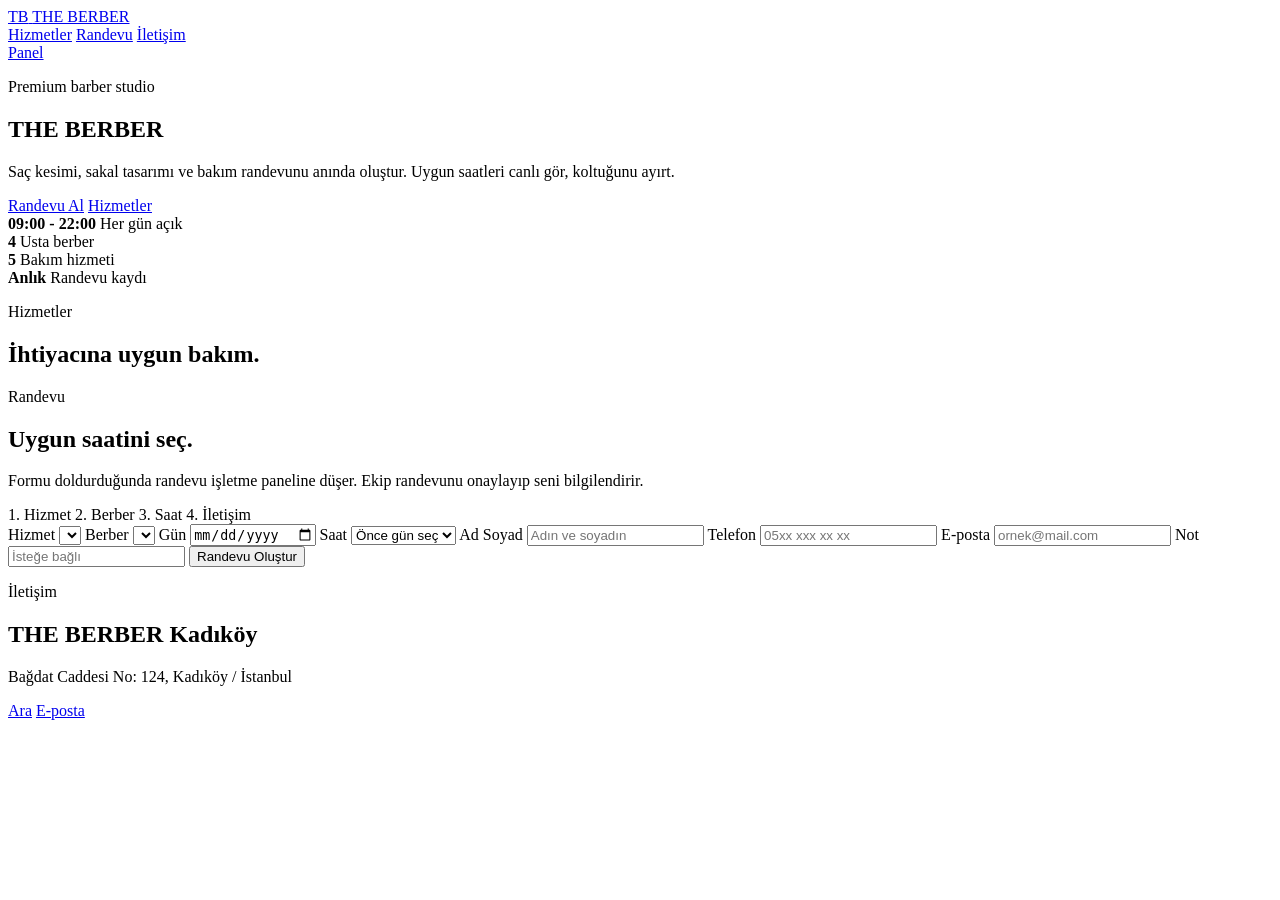
==== public/index.html @ 027c642d "Add public/index.html Initial HTML structure for the barber appointment system, including sections f" ====
<!doctype html>
<html lang="tr">
  <head>
    <meta charset="utf-8">
    <meta name="viewport" content="width=device-width, initial-scale=1">
    <title>THE BERBER | Randevu Al</title>
    <meta name="description" content="THE BERBER randevu sistemi. Hizmetini, berberini ve saatini seç.">
    <link rel="stylesheet" href="styles.css">
  </head>
  <body>
    <header class="site-header">
      <a class="brand" href="/">
        <span class="brand-mark">TB</span>
        <span>THE BERBER</span>
      </a>
      <nav class="nav-links" aria-label="Ana menü">
        <a href="#hizmetler">Hizmetler</a>
        <a href="#randevu">Randevu</a>
        <a href="#iletisim">İletişim</a>
      </nav>
      <a class="header-action" href="/admin">Panel</a>
    </header>

    <main>
      <section class="hero">
        <div class="hero-shade"></div>
        <div class="hero-content">
          <p class="eyebrow">Premium barber studio</p>
          <h1>THE BERBER</h1>
          <p>
            Saç kesimi, sakal tasarımı ve bakım randevunu anında oluştur.
            Uygun saatleri canlı gör, koltuğunu ayırt.
          </p>
          <div class="hero-actions">
            <a class="primary-button" href="#randevu">Randevu Al</a>
            <a class="secondary-button" href="#hizmetler">Hizmetler</a>
          </div>
        </div>
      </section>

      <section class="metric-band" aria-label="Salon özeti">
        <div>
          <strong>09:00 - 22:00</strong>
          <span>Her gün açık</span>
        </div>
        <div>
          <strong>4</strong>
          <span>Usta berber</span>
        </div>
        <div>
          <strong>5</strong>
          <span>Bakım hizmeti</span>
        </div>
        <div>
          <strong>Anlık</strong>
          <span>Randevu kaydı</span>
        </div>
      </section>

      <section class="section" id="hizmetler">
        <div class="section-heading">
          <p class="eyebrow">Hizmetler</p>
          <h2>İhtiyacına uygun bakım.</h2>
        </div>
        <div class="service-grid" id="serviceGrid"></div>
      </section>

      <section class="booking-section" id="randevu">
        <div class="booking-copy">
          <p class="eyebrow">Randevu</p>
          <h2>Uygun saatini seç.</h2>
          <p>
            Formu doldurduğunda randevu işletme paneline düşer. Ekip randevunu onaylayıp seni bilgilendirir.
          </p>
          <div class="booking-steps">
            <span>1. Hizmet</span>
            <span>2. Berber</span>
            <span>3. Saat</span>
            <span>4. İletişim</span>
          </div>
        </div>

        <form class="booking-form" id="bookingForm">
          <label>
            Hizmet
            <select name="service_id" id="serviceSelect" required></select>
          </label>
          <label>
            Berber
            <select name="barber_id" id="barberSelect" required></select>
          </label>
          <label>
            Gün
            <input name="date" id="dateInput" type="date" required>
          </label>
          <label>
            Saat
            <select name="time" id="timeSelect" required>
              <option value="">Önce gün seç</option>
            </select>
          </label>
          <label>
            Ad Soyad
            <input name="name" type="text" autocomplete="name" placeholder="Adın ve soyadın" required>
          </label>
          <label>
            Telefon
            <input name="phone" type="tel" autocomplete="tel" placeholder="05xx xxx xx xx" required>
          </label>
          <label>
            E-posta
            <input name="email" type="email" autocomplete="email" placeholder="ornek@mail.com">
          </label>
          <label>
            Not
            <input name="note" type="text" placeholder="İsteğe bağlı">
          </label>
          <button class="primary-button full-width" type="submit">Randevu Oluştur</button>
          <p class="form-message" id="formMessage" role="status" aria-live="polite"></p>
        </form>
      </section>

      <section class="section" id="iletisim">
        <div class="contact-panel">
          <div>
            <p class="eyebrow">İletişim</p>
            <h2>THE BERBER Kadıköy</h2>
            <p>Bağdat Caddesi No: 124, Kadıköy / İstanbul</p>
          </div>
          <div class="contact-actions">
            <a class="secondary-button" href="tel:+905551112233">Ara</a>
            <a class="secondary-button" href="mailto:randevu@theberber.com">E-posta</a>
          </div>
        </div>
      </section>
    </main>

    <script src="app.js"></script>
  </body>
</html>
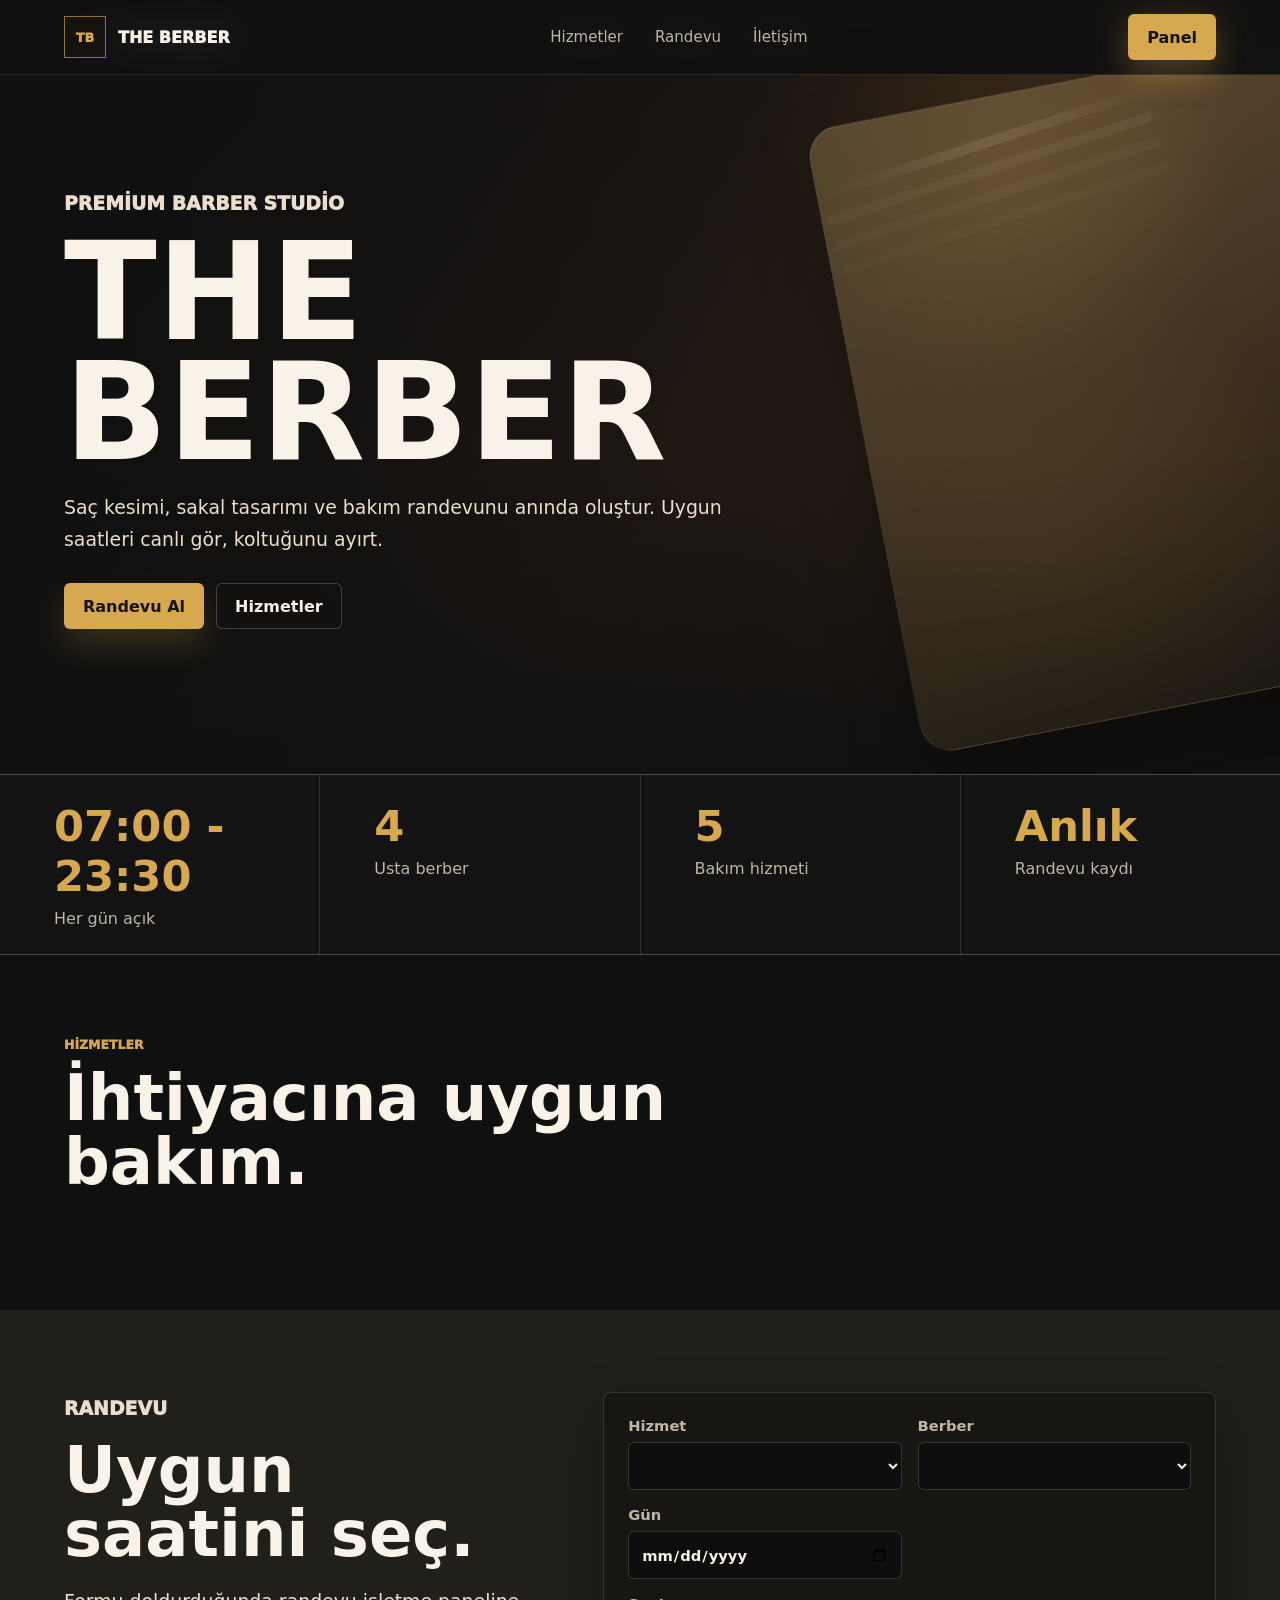
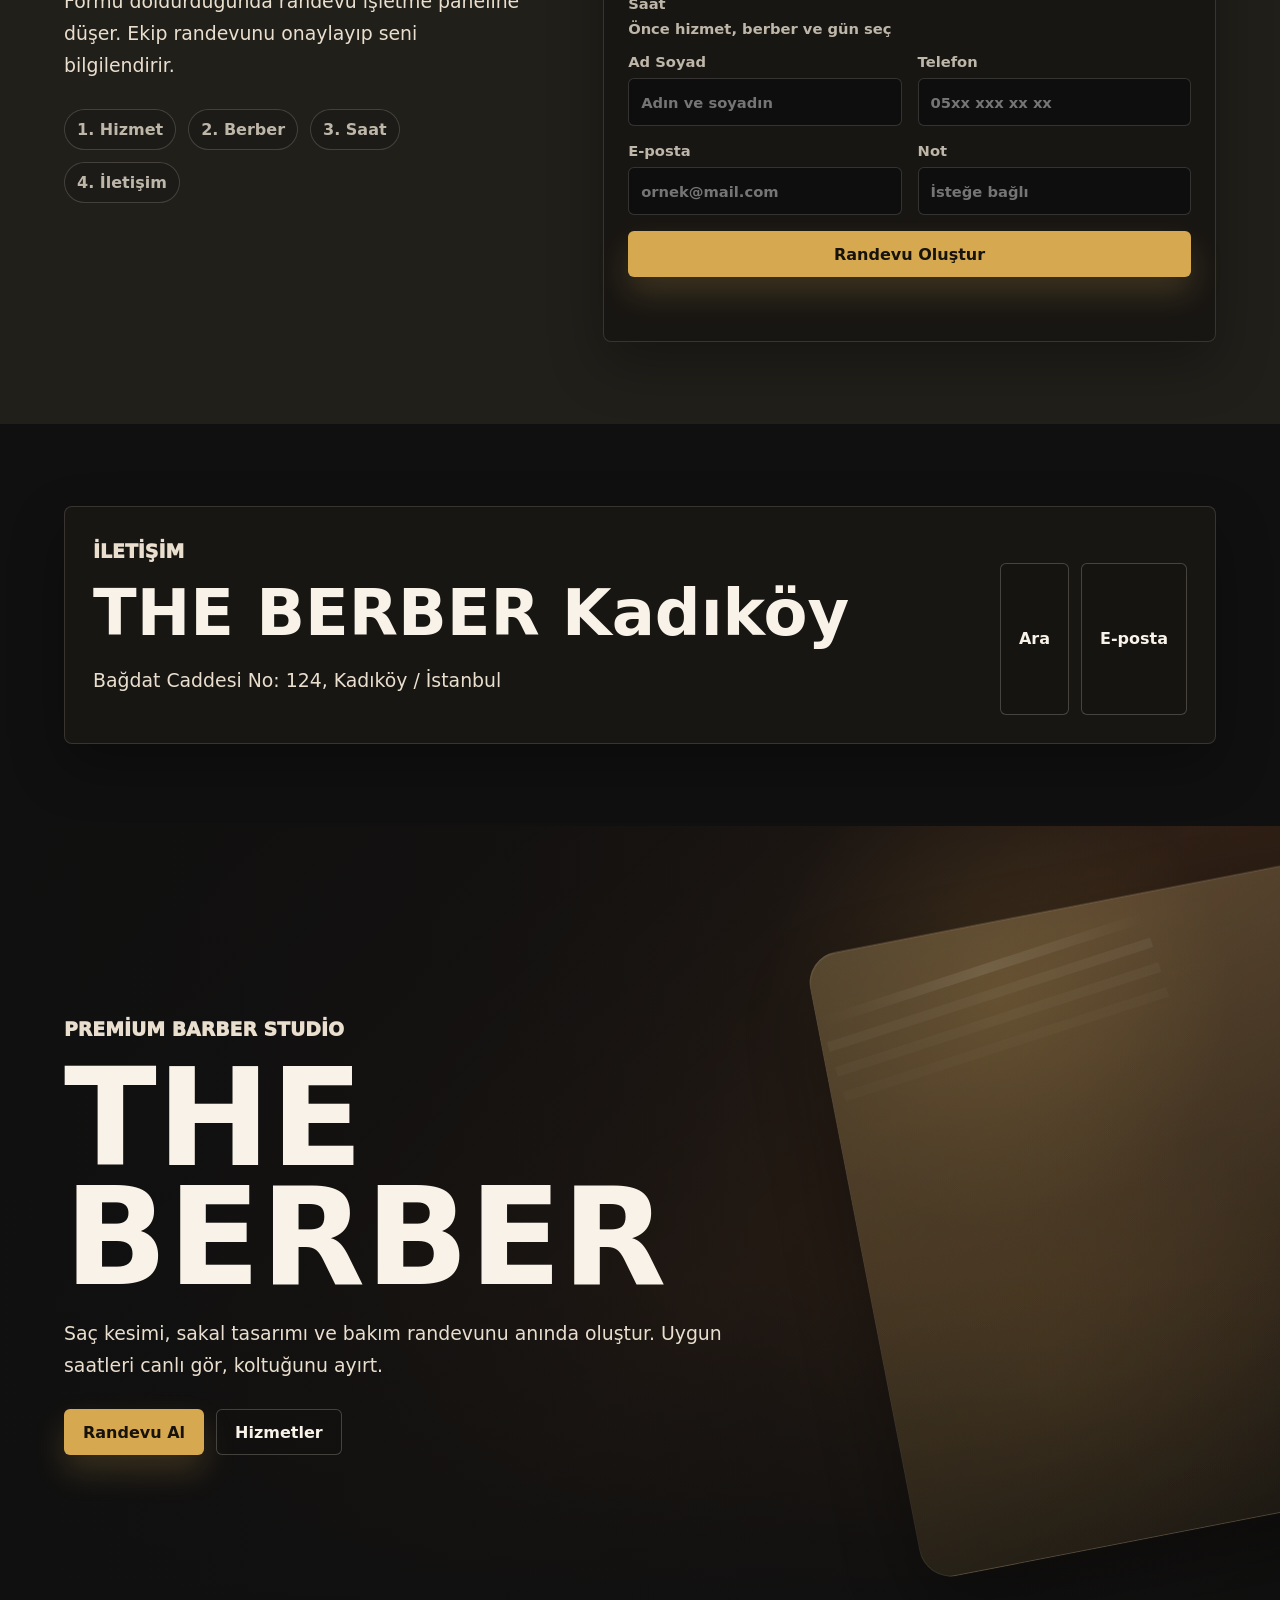
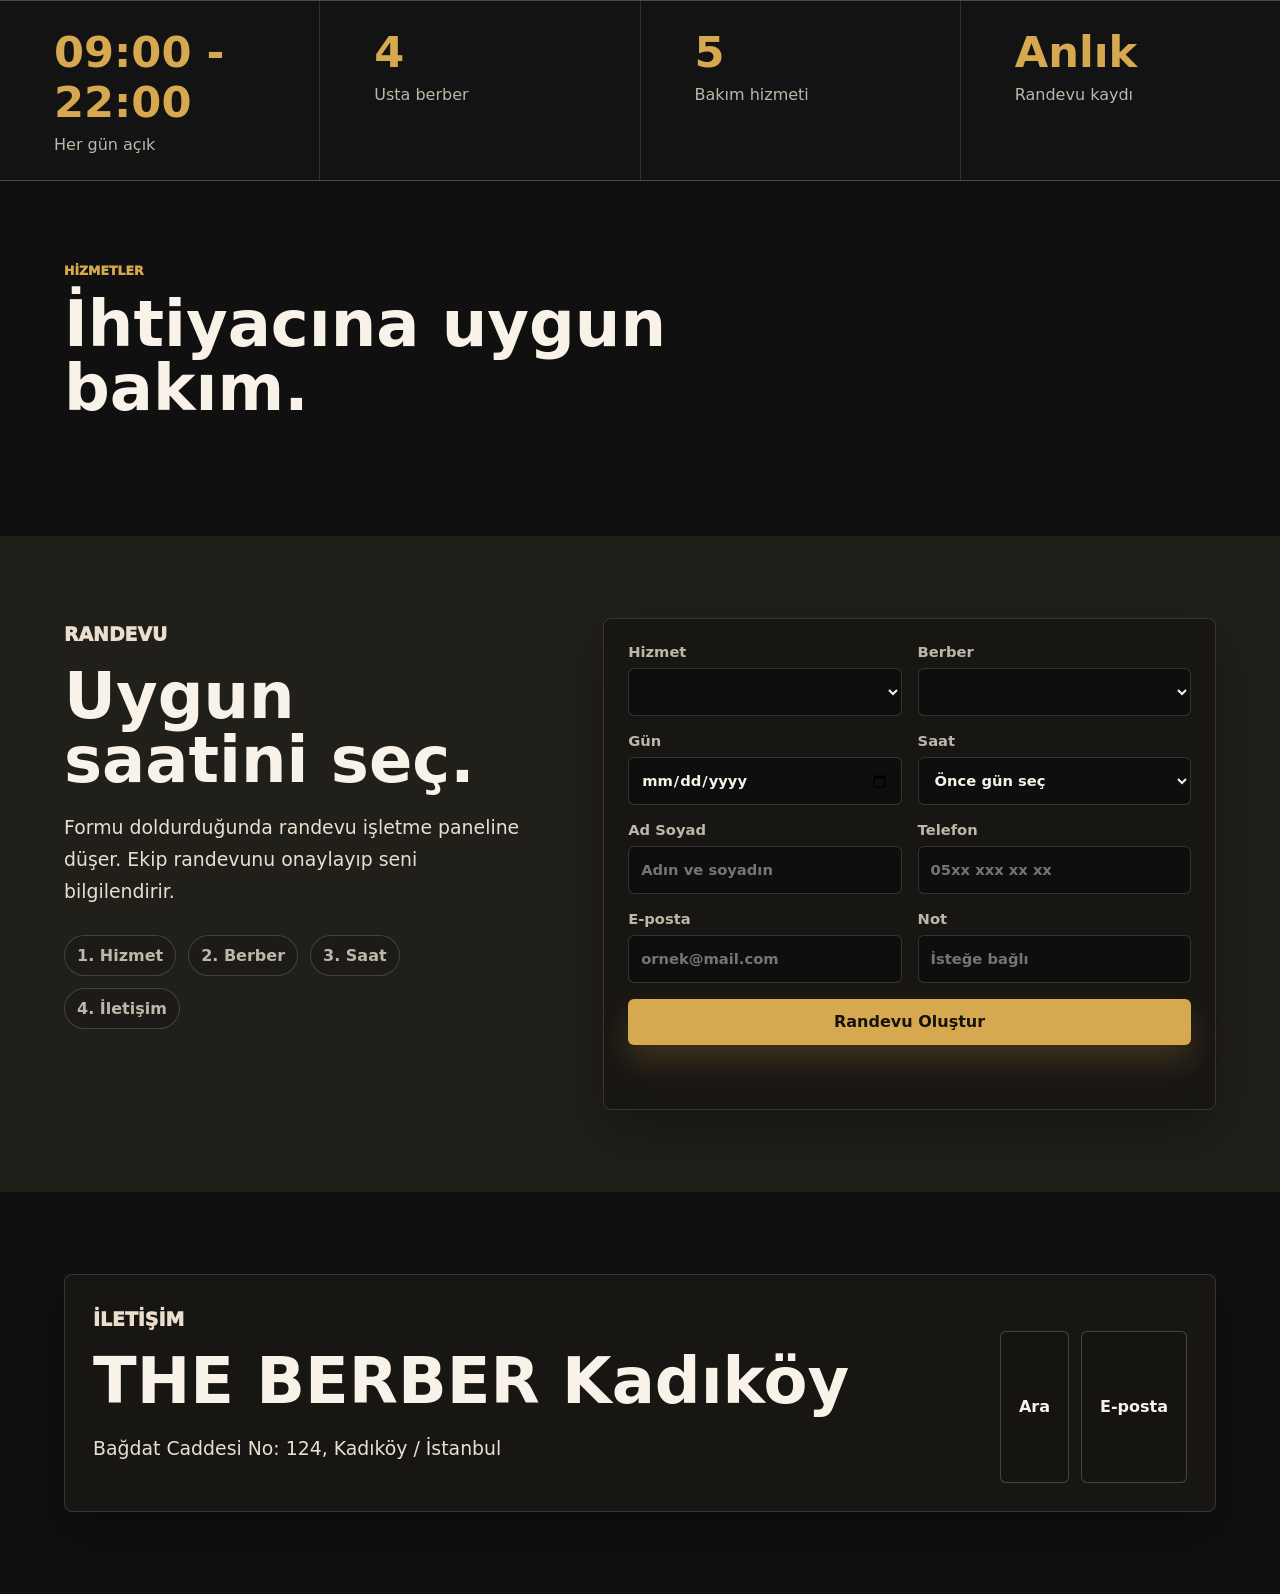
==== commit e409d1c8: "Add booking time slot grid Added new sections for services and booking with form." ====
--- a/public/index.html
+++ b/public/index.html
@@ -40,7 +40,7 @@
 
       <section class="metric-band" aria-label="Salon özeti">
         <div>
-          <strong>09:00 - 22:00</strong>
+          <strong>07:00 - 23:30</strong>
           <span>Her gün açık</span>
         </div>
         <div>
@@ -93,11 +93,12 @@
             Gün
             <input name="date" id="dateInput" type="date" required>
           </label>
-          <label>
+          <label class="full-width">
             Saat
-            <select name="time" id="timeSelect" required>
-              <option value="">Önce gün seç</option>
-            </select>
+            <input name="time" id="timeInput" type="hidden">
+            <div class="time-grid" id="timeGrid" role="listbox" aria-label="Saat seçimi">
+              <span class="time-placeholder">Önce hizmet, berber ve gün seç</span>
+            </div>
           </label>
           <label>
             Ad Soyad
@@ -138,3 +139,143 @@
     <script src="app.js"></script>
   </body>
 </html>
+<!doctype html>
+<html lang="tr">
+  <head>
+    <meta charset="utf-8">
+    <meta name="viewport" content="width=device-width, initial-scale=1">
+    <title>THE BERBER | Randevu Al</title>
+    <meta name="description" content="THE BERBER randevu sistemi. Hizmetini, berberini ve saatini seç.">
+    <link rel="stylesheet" href="styles.css">
+  </head>
+  <body>
+    <header class="site-header">
+      <a class="brand" href="/">
+        <span class="brand-mark">TB</span>
+        <span>THE BERBER</span>
+      </a>
+      <nav class="nav-links" aria-label="Ana menü">
+        <a href="#hizmetler">Hizmetler</a>
+        <a href="#randevu">Randevu</a>
+        <a href="#iletisim">İletişim</a>
+      </nav>
+      <a class="header-action" href="/admin">Panel</a>
+    </header>
+
+    <main>
+      <section class="hero">
+        <div class="hero-shade"></div>
+        <div class="hero-content">
+          <p class="eyebrow">Premium barber studio</p>
+          <h1>THE BERBER</h1>
+          <p>
+            Saç kesimi, sakal tasarımı ve bakım randevunu anında oluştur.
+            Uygun saatleri canlı gör, koltuğunu ayırt.
+          </p>
+          <div class="hero-actions">
+            <a class="primary-button" href="#randevu">Randevu Al</a>
+            <a class="secondary-button" href="#hizmetler">Hizmetler</a>
+          </div>
+        </div>
+      </section>
+
+      <section class="metric-band" aria-label="Salon özeti">
+        <div>
+          <strong>09:00 - 22:00</strong>
+          <span>Her gün açık</span>
+        </div>
+        <div>
+          <strong>4</strong>
+          <span>Usta berber</span>
+        </div>
+        <div>
+          <strong>5</strong>
+          <span>Bakım hizmeti</span>
+        </div>
+        <div>
+          <strong>Anlık</strong>
+          <span>Randevu kaydı</span>
+        </div>
+      </section>
+
+      <section class="section" id="hizmetler">
+        <div class="section-heading">
+          <p class="eyebrow">Hizmetler</p>
+          <h2>İhtiyacına uygun bakım.</h2>
+        </div>
+        <div class="service-grid" id="serviceGrid"></div>
+      </section>
+
+      <section class="booking-section" id="randevu">
+        <div class="booking-copy">
+          <p class="eyebrow">Randevu</p>
+          <h2>Uygun saatini seç.</h2>
+          <p>
+            Formu doldurduğunda randevu işletme paneline düşer. Ekip randevunu onaylayıp seni bilgilendirir.
+          </p>
+          <div class="booking-steps">
+            <span>1. Hizmet</span>
+            <span>2. Berber</span>
+            <span>3. Saat</span>
+            <span>4. İletişim</span>
+          </div>
+        </div>
+
+        <form class="booking-form" id="bookingForm">
+          <label>
+            Hizmet
+            <select name="service_id" id="serviceSelect" required></select>
+          </label>
+          <label>
+            Berber
+            <select name="barber_id" id="barberSelect" required></select>
+          </label>
+          <label>
+            Gün
+            <input name="date" id="dateInput" type="date" required>
+          </label>
+          <label>
+            Saat
+            <select name="time" id="timeSelect" required>
+              <option value="">Önce gün seç</option>
+            </select>
+          </label>
+          <label>
+            Ad Soyad
+            <input name="name" type="text" autocomplete="name" placeholder="Adın ve soyadın" required>
+          </label>
+          <label>
+            Telefon
+            <input name="phone" type="tel" autocomplete="tel" placeholder="05xx xxx xx xx" required>
+          </label>
+          <label>
+            E-posta
+            <input name="email" type="email" autocomplete="email" placeholder="ornek@mail.com">
+          </label>
+          <label>
+            Not
+            <input name="note" type="text" placeholder="İsteğe bağlı">
+          </label>
+          <button class="primary-button full-width" type="submit">Randevu Oluştur</button>
+          <p class="form-message" id="formMessage" role="status" aria-live="polite"></p>
+        </form>
+      </section>
+
+      <section class="section" id="iletisim">
+        <div class="contact-panel">
+          <div>
+            <p class="eyebrow">İletişim</p>
+            <h2>THE BERBER Kadıköy</h2>
+            <p>Bağdat Caddesi No: 124, Kadıköy / İstanbul</p>
+          </div>
+          <div class="contact-actions">
+            <a class="secondary-button" href="tel:+905551112233">Ara</a>
+            <a class="secondary-button" href="mailto:randevu@theberber.com">E-posta</a>
+          </div>
+        </div>
+      </section>
+    </main>
+
+    <script src="app.js"></script>
+  </body>
+</html>
--- a/public/styles.css
+++ b/public/styles.css
@@ -0,0 +1,618 @@
+:root {
+  --bg: #101010;
+  --panel: #181613;
+  --panel-2: #211f1a;
+  --ink: #f8f2e8;
+  --muted: #beb6a8;
+  --line: rgba(248, 242, 232, 0.14);
+  --gold: #d6a84f;
+  --gold-2: #b98a35;
+  --green: #9fd3aa;
+  --red: #e2998d;
+  --blue: #9fb9d3;
+  --shadow: 0 22px 54px rgba(0, 0, 0, 0.3);
+}
+
+* {
+  box-sizing: border-box;
+}
+
+html {
+  scroll-behavior: smooth;
+}
+
+body {
+  margin: 0;
+  background: var(--bg);
+  color: var(--ink);
+  font-family: Inter, ui-sans-serif, system-ui, -apple-system, BlinkMacSystemFont, "Segoe UI", sans-serif;
+}
+
+a {
+  color: inherit;
+  text-decoration: none;
+}
+
+button,
+input,
+select {
+  font: inherit;
+}
+
+.site-header {
+  position: fixed;
+  inset: 0 0 auto;
+  z-index: 20;
+  display: flex;
+  align-items: center;
+  justify-content: space-between;
+  gap: 18px;
+  min-height: 72px;
+  padding: 14px clamp(18px, 5vw, 64px);
+  border-bottom: 1px solid rgba(248, 242, 232, 0.1);
+  background: rgba(16, 16, 16, 0.82);
+  backdrop-filter: blur(18px);
+}
+
+.brand {
+  display: inline-flex;
+  align-items: center;
+  gap: 12px;
+  font-weight: 950;
+  letter-spacing: 0;
+  white-space: nowrap;
+}
+
+.brand-mark {
+  display: inline-grid;
+  place-items: center;
+  width: 42px;
+  height: 42px;
+  border: 1px solid rgba(214, 168, 79, 0.64);
+  color: var(--gold);
+  background: #16130f;
+  font-size: 0.8rem;
+  font-weight: 950;
+}
+
+.nav-links {
+  display: flex;
+  align-items: center;
+  gap: clamp(12px, 2.5vw, 34px);
+  color: var(--muted);
+  font-size: 0.94rem;
+}
+
+.nav-links a:hover {
+  color: var(--gold);
+}
+
+.header-action,
+.primary-button,
+.secondary-button,
+.small-button {
+  display: inline-flex;
+  align-items: center;
+  justify-content: center;
+  min-height: 46px;
+  border: 1px solid transparent;
+  border-radius: 6px;
+  padding: 0 18px;
+  font-weight: 850;
+  cursor: pointer;
+}
+
+.primary-button,
+.header-action {
+  background: var(--gold);
+  color: #17120b;
+  box-shadow: 0 16px 32px rgba(214, 168, 79, 0.2);
+}
+
+.secondary-button,
+.small-button {
+  background: rgba(16, 16, 16, 0.22);
+  border-color: rgba(248, 242, 232, 0.22);
+  color: var(--ink);
+}
+
+.small-button {
+  min-height: 34px;
+  padding: 0 10px;
+  font-size: 0.86rem;
+}
+
+.hero {
+  position: relative;
+  min-height: 86vh;
+  display: grid;
+  align-items: center;
+  padding: 114px clamp(18px, 5vw, 64px) 72px;
+  background:
+    radial-gradient(circle at 78% 22%, rgba(214, 168, 79, 0.24), transparent 20%),
+    radial-gradient(circle at 82% 72%, rgba(120, 84, 40, 0.32), transparent 24%),
+    linear-gradient(135deg, #120f0d 0%, #201712 32%, #3a2517 58%, #120f0d 100%);
+  overflow: hidden;
+}
+
+.hero-shade {
+  position: absolute;
+  inset: 0;
+  background:
+    linear-gradient(90deg, rgba(16, 16, 16, 0.96), rgba(16, 16, 16, 0.72) 42%, rgba(16, 16, 16, 0.2)),
+    linear-gradient(0deg, rgba(16, 16, 16, 0.88), transparent 42%);
+}
+
+.hero::after {
+  content: "";
+  position: absolute;
+  inset: auto -8% 8% auto;
+  width: min(42vw, 520px);
+  aspect-ratio: 0.82;
+  border-radius: 32px;
+  background:
+    linear-gradient(180deg, rgba(248, 242, 232, 0.08), rgba(248, 242, 232, 0)),
+    linear-gradient(145deg, rgba(214, 168, 79, 0.24), rgba(214, 168, 79, 0.04));
+  border: 1px solid rgba(248, 242, 232, 0.08);
+  box-shadow:
+    0 32px 80px rgba(0, 0, 0, 0.38),
+    inset 0 1px 0 rgba(248, 242, 232, 0.08);
+  transform: rotate(-11deg);
+  opacity: 0.94;
+}
+
+.hero::before {
+  content: "";
+  position: absolute;
+  inset: 18% 10% auto auto;
+  width: min(30vw, 340px);
+  height: 10px;
+  background: linear-gradient(90deg, transparent, rgba(248, 242, 232, 0.22), transparent);
+  box-shadow:
+    0 26px 0 rgba(248, 242, 232, 0.09),
+    0 52px 0 rgba(248, 242, 232, 0.06),
+    0 78px 0 rgba(248, 242, 232, 0.04);
+  transform: rotate(-18deg);
+}
+
+.hero-content {
+  position: relative;
+  width: min(680px, 100%);
+}
+
+.eyebrow {
+  margin: 0 0 14px;
+  color: var(--gold);
+  font-size: 0.78rem;
+  font-weight: 950;
+  letter-spacing: 0;
+  text-transform: uppercase;
+}
+
+h1,
+h2,
+h3,
+p {
+  overflow-wrap: anywhere;
+}
+
+h1 {
+  margin: 0;
+  max-width: 11ch;
+  font-size: clamp(3.4rem, 13vw, 8.5rem);
+  line-height: 0.88;
+  letter-spacing: 0;
+}
+
+.panel-hero h1 {
+  max-width: 900px;
+  font-size: clamp(2.2rem, 7vw, 5.3rem);
+}
+
+.hero p,
+.panel-hero p,
+.booking-copy p,
+.contact-panel p {
+  color: #eadfce;
+  font-size: clamp(1rem, 2vw, 1.18rem);
+  line-height: 1.7;
+}
+
+.hero-actions,
+.booking-steps,
+.contact-actions {
+  display: flex;
+  flex-wrap: wrap;
+  gap: 12px;
+  margin-top: 28px;
+}
+
+.metric-band {
+  display: grid;
+  grid-template-columns: repeat(4, 1fr);
+  gap: 1px;
+  background: var(--line);
+  border-top: 1px solid var(--line);
+  border-bottom: 1px solid var(--line);
+}
+
+.metric-band div {
+  min-height: 120px;
+  padding: 26px clamp(18px, 5vw, 54px);
+  background: #131313;
+}
+
+.metric-band strong {
+  display: block;
+  color: var(--gold);
+  font-size: clamp(1.45rem, 4vw, 2.7rem);
+}
+
+.metric-band span {
+  display: block;
+  margin-top: 8px;
+  color: var(--muted);
+}
+
+.section,
+.booking-section,
+.admin-main,
+.admin-section {
+  padding: 82px clamp(18px, 5vw, 64px);
+}
+
+.section-heading {
+  max-width: 760px;
+  margin-bottom: 34px;
+}
+
+.section-heading h2,
+.booking-copy h2,
+.contact-panel h2 {
+  margin: 0;
+  font-size: clamp(2rem, 5vw, 4.2rem);
+  line-height: 1;
+  letter-spacing: 0;
+}
+
+.service-grid {
+  display: grid;
+  grid-template-columns: repeat(5, minmax(0, 1fr));
+  gap: 14px;
+}
+
+.service-card,
+.booking-form,
+.contact-panel,
+.pin-box,
+.dashboard-card,
+.table-wrap,
+.customer-card {
+  border: 1px solid var(--line);
+  border-radius: 8px;
+  background: var(--panel);
+  box-shadow: var(--shadow);
+}
+
+.service-card {
+  min-height: 240px;
+  display: flex;
+  flex-direction: column;
+  justify-content: space-between;
+  padding: 20px;
+}
+
+.service-card small {
+  color: var(--gold);
+  font-weight: 950;
+}
+
+.service-card h3 {
+  margin: 18px 0 8px;
+}
+
+.service-card p,
+.customer-card p {
+  color: var(--muted);
+  line-height: 1.55;
+}
+
+.service-card strong {
+  color: var(--ink);
+  font-size: 1.35rem;
+}
+
+.booking-section {
+  display: grid;
+  grid-template-columns: minmax(0, 0.86fr) minmax(340px, 1.14fr);
+  gap: clamp(28px, 6vw, 90px);
+  align-items: start;
+  background: var(--panel-2);
+}
+
+.booking-steps span {
+  border: 1px solid rgba(248, 242, 232, 0.18);
+  border-radius: 999px;
+  padding: 10px 12px;
+  color: var(--muted);
+  background: rgba(16, 16, 16, 0.22);
+  font-weight: 800;
+}
+
+.booking-form {
+  display: grid;
+  grid-template-columns: repeat(2, minmax(0, 1fr));
+  gap: 16px;
+  padding: 24px;
+}
+
+label {
+  display: grid;
+  gap: 8px;
+  color: var(--muted);
+  font-size: 0.92rem;
+  font-weight: 850;
+}
+
+input,
+select {
+  width: 100%;
+  min-height: 48px;
+  border: 1px solid rgba(248, 242, 232, 0.16);
+  border-radius: 6px;
+  background: #0e0e0e;
+  color: var(--ink);
+  padding: 0 12px;
+  outline: none;
+}
+
+input:focus,
+select:focus {
+  border-color: var(--gold);
+  box-shadow: 0 0 0 3px rgba(214, 168, 79, 0.16);
+}
+
+.full-width,
+.form-message {
+  grid-column: 1 / -1;
+}
+
+.form-message {
+  min-height: 24px;
+  margin: 0;
+  color: var(--green);
+  font-weight: 850;
+}
+
+.form-message.error {
+  color: var(--red);
+}
+
+.contact-panel {
+  display: flex;
+  justify-content: space-between;
+  gap: 24px;
+  padding: 28px;
+}
+
+.admin-main {
+  padding-top: 118px;
+}
+
+.admin-body {
+  background: #12110f;
+}
+
+.panel-hero {
+  display: grid;
+  grid-template-columns: minmax(0, 1fr) minmax(280px, 380px);
+  gap: 28px;
+  align-items: end;
+}
+
+.pin-box {
+  display: grid;
+  gap: 14px;
+  padding: 20px;
+}
+
+.dashboard-grid {
+  display: grid;
+  grid-template-columns: repeat(4, minmax(0, 1fr));
+  gap: 14px;
+  margin-top: 38px;
+}
+
+.dashboard-card {
+  padding: 18px;
+}
+
+.dashboard-card strong {
+  display: block;
+  color: var(--gold);
+  font-size: 2.4rem;
+  line-height: 1;
+}
+
+.dashboard-card span {
+  display: block;
+  margin-top: 8px;
+  color: var(--muted);
+}
+
+.admin-section {
+  padding-top: 54px;
+}
+
+.toolbar {
+  display: grid;
+  grid-template-columns: minmax(220px, 1fr) 180px 180px auto;
+  gap: 12px;
+  margin-bottom: 14px;
+}
+
+.toolbar:has(#customerSearch) {
+  grid-template-columns: minmax(220px, 1fr) auto;
+}
+
+.table-wrap {
+  overflow-x: auto;
+}
+
+table {
+  width: 100%;
+  border-collapse: collapse;
+  min-width: 920px;
+}
+
+th,
+td {
+  padding: 14px;
+  border-bottom: 1px solid var(--line);
+  text-align: left;
+  vertical-align: middle;
+}
+
+th {
+  color: var(--gold);
+  font-size: 0.8rem;
+  text-transform: uppercase;
+}
+
+td {
+  color: #eee6d9;
+}
+
+.status {
+  display: inline-flex;
+  align-items: center;
+  min-height: 30px;
+  border-radius: 999px;
+  padding: 0 10px;
+  font-size: 0.82rem;
+  font-weight: 900;
+}
+
+.status.pending {
+  background: rgba(214, 168, 79, 0.16);
+  color: var(--gold);
+}
+
+.status.confirmed {
+  background: rgba(159, 185, 211, 0.16);
+  color: var(--blue);
+}
+
+.status.completed {
+  background: rgba(159, 211, 170, 0.16);
+  color: var(--green);
+}
+
+.status.cancelled,
+.status.no_show {
+  background: rgba(226, 153, 141, 0.16);
+  color: var(--red);
+}
+
+.action-row {
+  display: flex;
+  flex-wrap: wrap;
+  gap: 8px;
+}
+
+.customer-grid {
+  display: grid;
+  grid-template-columns: repeat(3, minmax(0, 1fr));
+  gap: 14px;
+}
+
+.customer-card {
+  padding: 18px;
+}
+
+.customer-card h3 {
+  margin: 0 0 8px;
+}
+
+.customer-meta {
+  display: flex;
+  flex-wrap: wrap;
+  gap: 8px;
+  margin-top: 14px;
+}
+
+.customer-meta span {
+  border: 1px solid var(--line);
+  border-radius: 999px;
+  padding: 8px 10px;
+  color: var(--muted);
+  font-size: 0.85rem;
+}
+
+@media (max-width: 1100px) {
+  .service-grid {
+    grid-template-columns: repeat(3, minmax(0, 1fr));
+  }
+
+  .dashboard-grid,
+  .metric-band {
+    grid-template-columns: repeat(2, minmax(0, 1fr));
+  }
+
+  .booking-section,
+  .panel-hero {
+    grid-template-columns: 1fr;
+  }
+
+  .customer-grid {
+    grid-template-columns: repeat(2, minmax(0, 1fr));
+  }
+}
+
+@media (max-width: 720px) {
+  .nav-links {
+    display: none;
+  }
+
+  .site-header {
+    min-height: 66px;
+  }
+
+  .brand span:last-child {
+    max-width: 132px;
+  }
+
+  .header-action {
+    min-height: 42px;
+    padding: 0 12px;
+  }
+
+  .hero {
+    min-height: 84vh;
+    padding-top: 100px;
+  }
+
+  .hero::after {
+    width: min(58vw, 320px);
+    inset: auto -10% 12% auto;
+  }
+
+  .hero-actions a,
+  .contact-actions a {
+    width: 100%;
+  }
+
+  .metric-band,
+  .service-grid,
+  .booking-form,
+  .dashboard-grid,
+  .toolbar,
+  .toolbar:has(#customerSearch),
+  .customer-grid {
+    grid-template-columns: 1fr;
+  }
+
+  .contact-panel {
+    flex-direction: column;
+  }
+}
--- a/public/styles.css
+++ b/public/styles.css
@@ -0,0 +1,618 @@
+:root {
+  --bg: #101010;
+  --panel: #181613;
+  --panel-2: #211f1a;
+  --ink: #f8f2e8;
+  --muted: #beb6a8;
+  --line: rgba(248, 242, 232, 0.14);
+  --gold: #d6a84f;
+  --gold-2: #b98a35;
+  --green: #9fd3aa;
+  --red: #e2998d;
+  --blue: #9fb9d3;
+  --shadow: 0 22px 54px rgba(0, 0, 0, 0.3);
+}
+
+* {
+  box-sizing: border-box;
+}
+
+html {
+  scroll-behavior: smooth;
+}
+
+body {
+  margin: 0;
+  background: var(--bg);
+  color: var(--ink);
+  font-family: Inter, ui-sans-serif, system-ui, -apple-system, BlinkMacSystemFont, "Segoe UI", sans-serif;
+}
+
+a {
+  color: inherit;
+  text-decoration: none;
+}
+
+button,
+input,
+select {
+  font: inherit;
+}
+
+.site-header {
+  position: fixed;
+  inset: 0 0 auto;
+  z-index: 20;
+  display: flex;
+  align-items: center;
+  justify-content: space-between;
+  gap: 18px;
+  min-height: 72px;
+  padding: 14px clamp(18px, 5vw, 64px);
+  border-bottom: 1px solid rgba(248, 242, 232, 0.1);
+  background: rgba(16, 16, 16, 0.82);
+  backdrop-filter: blur(18px);
+}
+
+.brand {
+  display: inline-flex;
+  align-items: center;
+  gap: 12px;
+  font-weight: 950;
+  letter-spacing: 0;
+  white-space: nowrap;
+}
+
+.brand-mark {
+  display: inline-grid;
+  place-items: center;
+  width: 42px;
+  height: 42px;
+  border: 1px solid rgba(214, 168, 79, 0.64);
+  color: var(--gold);
+  background: #16130f;
+  font-size: 0.8rem;
+  font-weight: 950;
+}
+
+.nav-links {
+  display: flex;
+  align-items: center;
+  gap: clamp(12px, 2.5vw, 34px);
+  color: var(--muted);
+  font-size: 0.94rem;
+}
+
+.nav-links a:hover {
+  color: var(--gold);
+}
+
+.header-action,
+.primary-button,
+.secondary-button,
+.small-button {
+  display: inline-flex;
+  align-items: center;
+  justify-content: center;
+  min-height: 46px;
+  border: 1px solid transparent;
+  border-radius: 6px;
+  padding: 0 18px;
+  font-weight: 850;
+  cursor: pointer;
+}
+
+.primary-button,
+.header-action {
+  background: var(--gold);
+  color: #17120b;
+  box-shadow: 0 16px 32px rgba(214, 168, 79, 0.2);
+}
+
+.secondary-button,
+.small-button {
+  background: rgba(16, 16, 16, 0.22);
+  border-color: rgba(248, 242, 232, 0.22);
+  color: var(--ink);
+}
+
+.small-button {
+  min-height: 34px;
+  padding: 0 10px;
+  font-size: 0.86rem;
+}
+
+.hero {
+  position: relative;
+  min-height: 86vh;
+  display: grid;
+  align-items: center;
+  padding: 114px clamp(18px, 5vw, 64px) 72px;
+  background:
+    radial-gradient(circle at 78% 22%, rgba(214, 168, 79, 0.24), transparent 20%),
+    radial-gradient(circle at 82% 72%, rgba(120, 84, 40, 0.32), transparent 24%),
+    linear-gradient(135deg, #120f0d 0%, #201712 32%, #3a2517 58%, #120f0d 100%);
+  overflow: hidden;
+}
+
+.hero-shade {
+  position: absolute;
+  inset: 0;
+  background:
+    linear-gradient(90deg, rgba(16, 16, 16, 0.96), rgba(16, 16, 16, 0.72) 42%, rgba(16, 16, 16, 0.2)),
+    linear-gradient(0deg, rgba(16, 16, 16, 0.88), transparent 42%);
+}
+
+.hero::after {
+  content: "";
+  position: absolute;
+  inset: auto -8% 8% auto;
+  width: min(42vw, 520px);
+  aspect-ratio: 0.82;
+  border-radius: 32px;
+  background:
+    linear-gradient(180deg, rgba(248, 242, 232, 0.08), rgba(248, 242, 232, 0)),
+    linear-gradient(145deg, rgba(214, 168, 79, 0.24), rgba(214, 168, 79, 0.04));
+  border: 1px solid rgba(248, 242, 232, 0.08);
+  box-shadow:
+    0 32px 80px rgba(0, 0, 0, 0.38),
+    inset 0 1px 0 rgba(248, 242, 232, 0.08);
+  transform: rotate(-11deg);
+  opacity: 0.94;
+}
+
+.hero::before {
+  content: "";
+  position: absolute;
+  inset: 18% 10% auto auto;
+  width: min(30vw, 340px);
+  height: 10px;
+  background: linear-gradient(90deg, transparent, rgba(248, 242, 232, 0.22), transparent);
+  box-shadow:
+    0 26px 0 rgba(248, 242, 232, 0.09),
+    0 52px 0 rgba(248, 242, 232, 0.06),
+    0 78px 0 rgba(248, 242, 232, 0.04);
+  transform: rotate(-18deg);
+}
+
+.hero-content {
+  position: relative;
+  width: min(680px, 100%);
+}
+
+.eyebrow {
+  margin: 0 0 14px;
+  color: var(--gold);
+  font-size: 0.78rem;
+  font-weight: 950;
+  letter-spacing: 0;
+  text-transform: uppercase;
+}
+
+h1,
+h2,
+h3,
+p {
+  overflow-wrap: anywhere;
+}
+
+h1 {
+  margin: 0;
+  max-width: 11ch;
+  font-size: clamp(3.4rem, 13vw, 8.5rem);
+  line-height: 0.88;
+  letter-spacing: 0;
+}
+
+.panel-hero h1 {
+  max-width: 900px;
+  font-size: clamp(2.2rem, 7vw, 5.3rem);
+}
+
+.hero p,
+.panel-hero p,
+.booking-copy p,
+.contact-panel p {
+  color: #eadfce;
+  font-size: clamp(1rem, 2vw, 1.18rem);
+  line-height: 1.7;
+}
+
+.hero-actions,
+.booking-steps,
+.contact-actions {
+  display: flex;
+  flex-wrap: wrap;
+  gap: 12px;
+  margin-top: 28px;
+}
+
+.metric-band {
+  display: grid;
+  grid-template-columns: repeat(4, 1fr);
+  gap: 1px;
+  background: var(--line);
+  border-top: 1px solid var(--line);
+  border-bottom: 1px solid var(--line);
+}
+
+.metric-band div {
+  min-height: 120px;
+  padding: 26px clamp(18px, 5vw, 54px);
+  background: #131313;
+}
+
+.metric-band strong {
+  display: block;
+  color: var(--gold);
+  font-size: clamp(1.45rem, 4vw, 2.7rem);
+}
+
+.metric-band span {
+  display: block;
+  margin-top: 8px;
+  color: var(--muted);
+}
+
+.section,
+.booking-section,
+.admin-main,
+.admin-section {
+  padding: 82px clamp(18px, 5vw, 64px);
+}
+
+.section-heading {
+  max-width: 760px;
+  margin-bottom: 34px;
+}
+
+.section-heading h2,
+.booking-copy h2,
+.contact-panel h2 {
+  margin: 0;
+  font-size: clamp(2rem, 5vw, 4.2rem);
+  line-height: 1;
+  letter-spacing: 0;
+}
+
+.service-grid {
+  display: grid;
+  grid-template-columns: repeat(5, minmax(0, 1fr));
+  gap: 14px;
+}
+
+.service-card,
+.booking-form,
+.contact-panel,
+.pin-box,
+.dashboard-card,
+.table-wrap,
+.customer-card {
+  border: 1px solid var(--line);
+  border-radius: 8px;
+  background: var(--panel);
+  box-shadow: var(--shadow);
+}
+
+.service-card {
+  min-height: 240px;
+  display: flex;
+  flex-direction: column;
+  justify-content: space-between;
+  padding: 20px;
+}
+
+.service-card small {
+  color: var(--gold);
+  font-weight: 950;
+}
+
+.service-card h3 {
+  margin: 18px 0 8px;
+}
+
+.service-card p,
+.customer-card p {
+  color: var(--muted);
+  line-height: 1.55;
+}
+
+.service-card strong {
+  color: var(--ink);
+  font-size: 1.35rem;
+}
+
+.booking-section {
+  display: grid;
+  grid-template-columns: minmax(0, 0.86fr) minmax(340px, 1.14fr);
+  gap: clamp(28px, 6vw, 90px);
+  align-items: start;
+  background: var(--panel-2);
+}
+
+.booking-steps span {
+  border: 1px solid rgba(248, 242, 232, 0.18);
+  border-radius: 999px;
+  padding: 10px 12px;
+  color: var(--muted);
+  background: rgba(16, 16, 16, 0.22);
+  font-weight: 800;
+}
+
+.booking-form {
+  display: grid;
+  grid-template-columns: repeat(2, minmax(0, 1fr));
+  gap: 16px;
+  padding: 24px;
+}
+
+label {
+  display: grid;
+  gap: 8px;
+  color: var(--muted);
+  font-size: 0.92rem;
+  font-weight: 850;
+}
+
+input,
+select {
+  width: 100%;
+  min-height: 48px;
+  border: 1px solid rgba(248, 242, 232, 0.16);
+  border-radius: 6px;
+  background: #0e0e0e;
+  color: var(--ink);
+  padding: 0 12px;
+  outline: none;
+}
+
+input:focus,
+select:focus {
+  border-color: var(--gold);
+  box-shadow: 0 0 0 3px rgba(214, 168, 79, 0.16);
+}
+
+.full-width,
+.form-message {
+  grid-column: 1 / -1;
+}
+
+.form-message {
+  min-height: 24px;
+  margin: 0;
+  color: var(--green);
+  font-weight: 850;
+}
+
+.form-message.error {
+  color: var(--red);
+}
+
+.contact-panel {
+  display: flex;
+  justify-content: space-between;
+  gap: 24px;
+  padding: 28px;
+}
+
+.admin-main {
+  padding-top: 118px;
+}
+
+.admin-body {
+  background: #12110f;
+}
+
+.panel-hero {
+  display: grid;
+  grid-template-columns: minmax(0, 1fr) minmax(280px, 380px);
+  gap: 28px;
+  align-items: end;
+}
+
+.pin-box {
+  display: grid;
+  gap: 14px;
+  padding: 20px;
+}
+
+.dashboard-grid {
+  display: grid;
+  grid-template-columns: repeat(4, minmax(0, 1fr));
+  gap: 14px;
+  margin-top: 38px;
+}
+
+.dashboard-card {
+  padding: 18px;
+}
+
+.dashboard-card strong {
+  display: block;
+  color: var(--gold);
+  font-size: 2.4rem;
+  line-height: 1;
+}
+
+.dashboard-card span {
+  display: block;
+  margin-top: 8px;
+  color: var(--muted);
+}
+
+.admin-section {
+  padding-top: 54px;
+}
+
+.toolbar {
+  display: grid;
+  grid-template-columns: minmax(220px, 1fr) 180px 180px auto;
+  gap: 12px;
+  margin-bottom: 14px;
+}
+
+.toolbar:has(#customerSearch) {
+  grid-template-columns: minmax(220px, 1fr) auto;
+}
+
+.table-wrap {
+  overflow-x: auto;
+}
+
+table {
+  width: 100%;
+  border-collapse: collapse;
+  min-width: 920px;
+}
+
+th,
+td {
+  padding: 14px;
+  border-bottom: 1px solid var(--line);
+  text-align: left;
+  vertical-align: middle;
+}
+
+th {
+  color: var(--gold);
+  font-size: 0.8rem;
+  text-transform: uppercase;
+}
+
+td {
+  color: #eee6d9;
+}
+
+.status {
+  display: inline-flex;
+  align-items: center;
+  min-height: 30px;
+  border-radius: 999px;
+  padding: 0 10px;
+  font-size: 0.82rem;
+  font-weight: 900;
+}
+
+.status.pending {
+  background: rgba(214, 168, 79, 0.16);
+  color: var(--gold);
+}
+
+.status.confirmed {
+  background: rgba(159, 185, 211, 0.16);
+  color: var(--blue);
+}
+
+.status.completed {
+  background: rgba(159, 211, 170, 0.16);
+  color: var(--green);
+}
+
+.status.cancelled,
+.status.no_show {
+  background: rgba(226, 153, 141, 0.16);
+  color: var(--red);
+}
+
+.action-row {
+  display: flex;
+  flex-wrap: wrap;
+  gap: 8px;
+}
+
+.customer-grid {
+  display: grid;
+  grid-template-columns: repeat(3, minmax(0, 1fr));
+  gap: 14px;
+}
+
+.customer-card {
+  padding: 18px;
+}
+
+.customer-card h3 {
+  margin: 0 0 8px;
+}
+
+.customer-meta {
+  display: flex;
+  flex-wrap: wrap;
+  gap: 8px;
+  margin-top: 14px;
+}
+
+.customer-meta span {
+  border: 1px solid var(--line);
+  border-radius: 999px;
+  padding: 8px 10px;
+  color: var(--muted);
+  font-size: 0.85rem;
+}
+
+@media (max-width: 1100px) {
+  .service-grid {
+    grid-template-columns: repeat(3, minmax(0, 1fr));
+  }
+
+  .dashboard-grid,
+  .metric-band {
+    grid-template-columns: repeat(2, minmax(0, 1fr));
+  }
+
+  .booking-section,
+  .panel-hero {
+    grid-template-columns: 1fr;
+  }
+
+  .customer-grid {
+    grid-template-columns: repeat(2, minmax(0, 1fr));
+  }
+}
+
+@media (max-width: 720px) {
+  .nav-links {
+    display: none;
+  }
+
+  .site-header {
+    min-height: 66px;
+  }
+
+  .brand span:last-child {
+    max-width: 132px;
+  }
+
+  .header-action {
+    min-height: 42px;
+    padding: 0 12px;
+  }
+
+  .hero {
+    min-height: 84vh;
+    padding-top: 100px;
+  }
+
+  .hero::after {
+    width: min(58vw, 320px);
+    inset: auto -10% 12% auto;
+  }
+
+  .hero-actions a,
+  .contact-actions a {
+    width: 100%;
+  }
+
+  .metric-band,
+  .service-grid,
+  .booking-form,
+  .dashboard-grid,
+  .toolbar,
+  .toolbar:has(#customerSearch),
+  .customer-grid {
+    grid-template-columns: 1fr;
+  }
+
+  .contact-panel {
+    flex-direction: column;
+  }
+}
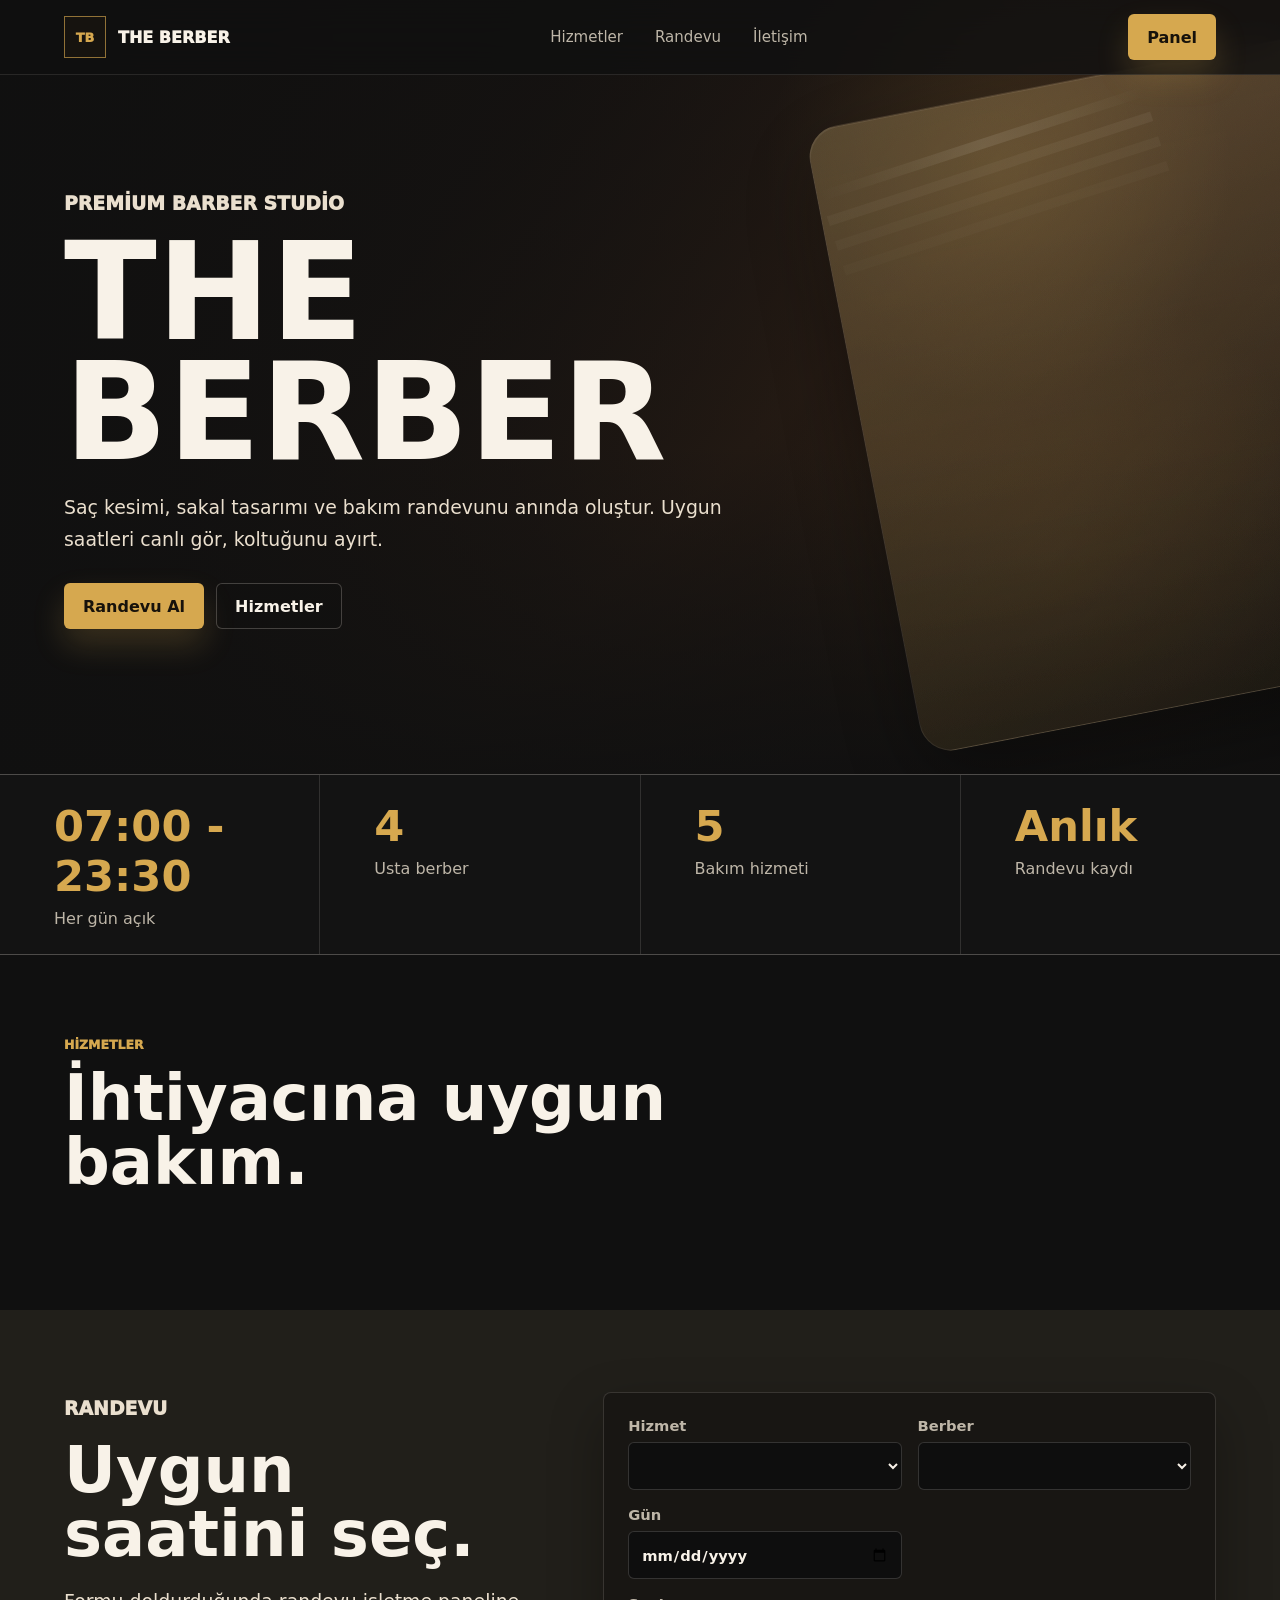
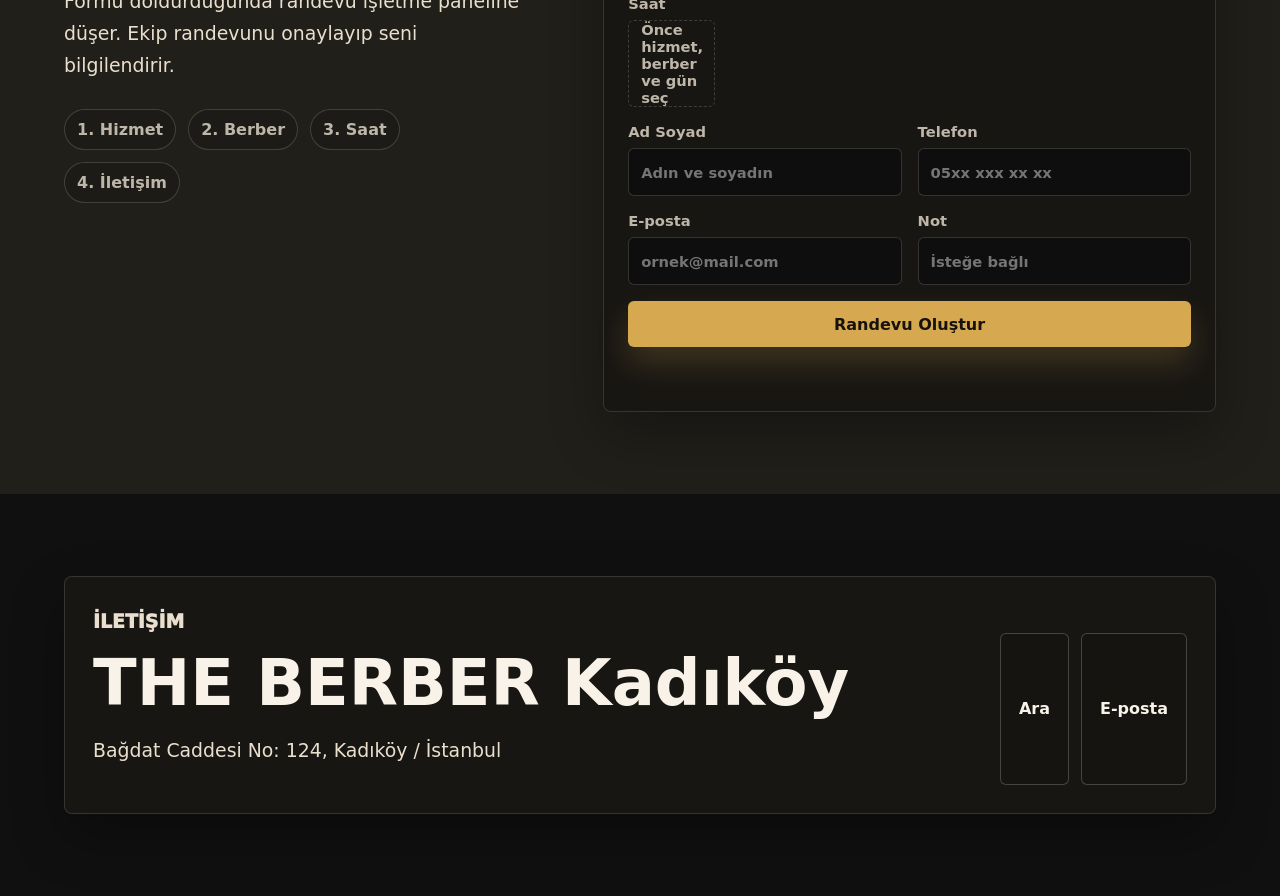
==== commit c74fe2b8: "Replace index with clean mobile booking markup Removed the entire HTML structure from the index.html" ====
--- a/public/index.html
+++ b/public/index.html
@@ -139,143 +139,3 @@
     <script src="app.js"></script>
   </body>
 </html>
-<!doctype html>
-<html lang="tr">
-  <head>
-    <meta charset="utf-8">
-    <meta name="viewport" content="width=device-width, initial-scale=1">
-    <title>THE BERBER | Randevu Al</title>
-    <meta name="description" content="THE BERBER randevu sistemi. Hizmetini, berberini ve saatini seç.">
-    <link rel="stylesheet" href="styles.css">
-  </head>
-  <body>
-    <header class="site-header">
-      <a class="brand" href="/">
-        <span class="brand-mark">TB</span>
-        <span>THE BERBER</span>
-      </a>
-      <nav class="nav-links" aria-label="Ana menü">
-        <a href="#hizmetler">Hizmetler</a>
-        <a href="#randevu">Randevu</a>
-        <a href="#iletisim">İletişim</a>
-      </nav>
-      <a class="header-action" href="/admin">Panel</a>
-    </header>
-
-    <main>
-      <section class="hero">
-        <div class="hero-shade"></div>
-        <div class="hero-content">
-          <p class="eyebrow">Premium barber studio</p>
-          <h1>THE BERBER</h1>
-          <p>
-            Saç kesimi, sakal tasarımı ve bakım randevunu anında oluştur.
-            Uygun saatleri canlı gör, koltuğunu ayırt.
-          </p>
-          <div class="hero-actions">
-            <a class="primary-button" href="#randevu">Randevu Al</a>
-            <a class="secondary-button" href="#hizmetler">Hizmetler</a>
-          </div>
-        </div>
-      </section>
-
-      <section class="metric-band" aria-label="Salon özeti">
-        <div>
-          <strong>09:00 - 22:00</strong>
-          <span>Her gün açık</span>
-        </div>
-        <div>
-          <strong>4</strong>
-          <span>Usta berber</span>
-        </div>
-        <div>
-          <strong>5</strong>
-          <span>Bakım hizmeti</span>
-        </div>
-        <div>
-          <strong>Anlık</strong>
-          <span>Randevu kaydı</span>
-        </div>
-      </section>
-
-      <section class="section" id="hizmetler">
-        <div class="section-heading">
-          <p class="eyebrow">Hizmetler</p>
-          <h2>İhtiyacına uygun bakım.</h2>
-        </div>
-        <div class="service-grid" id="serviceGrid"></div>
-      </section>
-
-      <section class="booking-section" id="randevu">
-        <div class="booking-copy">
-          <p class="eyebrow">Randevu</p>
-          <h2>Uygun saatini seç.</h2>
-          <p>
-            Formu doldurduğunda randevu işletme paneline düşer. Ekip randevunu onaylayıp seni bilgilendirir.
-          </p>
-          <div class="booking-steps">
-            <span>1. Hizmet</span>
-            <span>2. Berber</span>
-            <span>3. Saat</span>
-            <span>4. İletişim</span>
-          </div>
-        </div>
-
-        <form class="booking-form" id="bookingForm">
-          <label>
-            Hizmet
-            <select name="service_id" id="serviceSelect" required></select>
-          </label>
-          <label>
-            Berber
-            <select name="barber_id" id="barberSelect" required></select>
-          </label>
-          <label>
-            Gün
-            <input name="date" id="dateInput" type="date" required>
-          </label>
-          <label>
-            Saat
-            <select name="time" id="timeSelect" required>
-              <option value="">Önce gün seç</option>
-            </select>
-          </label>
-          <label>
-            Ad Soyad
-            <input name="name" type="text" autocomplete="name" placeholder="Adın ve soyadın" required>
-          </label>
-          <label>
-            Telefon
-            <input name="phone" type="tel" autocomplete="tel" placeholder="05xx xxx xx xx" required>
-          </label>
-          <label>
-            E-posta
-            <input name="email" type="email" autocomplete="email" placeholder="ornek@mail.com">
-          </label>
-          <label>
-            Not
-            <input name="note" type="text" placeholder="İsteğe bağlı">
-          </label>
-          <button class="primary-button full-width" type="submit">Randevu Oluştur</button>
-          <p class="form-message" id="formMessage" role="status" aria-live="polite"></p>
-        </form>
-      </section>
-
-      <section class="section" id="iletisim">
-        <div class="contact-panel">
-          <div>
-            <p class="eyebrow">İletişim</p>
-            <h2>THE BERBER Kadıköy</h2>
-            <p>Bağdat Caddesi No: 124, Kadıköy / İstanbul</p>
-          </div>
-          <div class="contact-actions">
-            <a class="secondary-button" href="tel:+905551112233">Ara</a>
-            <a class="secondary-button" href="mailto:randevu@theberber.com">E-posta</a>
-          </div>
-        </div>
-      </section>
-    </main>
-
-    <script src="app.js"></script>
-  </body>
-</html>
--- a/public/styles.css
+++ b/public/styles.css
@@ -377,6 +377,40 @@
   grid-column: 1 / -1;
 }
 
+.time-grid {
+  display: grid;
+  grid-template-columns: repeat(auto-fill, minmax(82px, 1fr));
+  gap: 8px;
+  min-height: 54px;
+}
+
+.time-slot {
+  min-height: 44px;
+  border: 1px solid rgba(248, 242, 232, 0.16);
+  border-radius: 6px;
+  background: #0e0e0e;
+  color: var(--ink);
+  font-weight: 900;
+  cursor: pointer;
+}
+
+.time-slot:hover,
+.time-slot.selected {
+  border-color: var(--gold);
+  background: rgba(214, 168, 79, 0.18);
+  color: var(--gold);
+}
+
+.time-placeholder {
+  display: grid;
+  align-items: center;
+  min-height: 48px;
+  border: 1px dashed rgba(248, 242, 232, 0.18);
+  border-radius: 6px;
+  padding: 0 12px;
+  color: var(--muted);
+}
+
 .form-message {
   min-height: 24px;
   margin: 0;
@@ -526,6 +560,666 @@
   gap: 14px;
 }
 
+.customer-card,
+.barber-card {
+  padding: 18px;
+}
+
+.customer-card h3,
+.barber-card h3 {
+  margin: 0 0 8px;
+}
+
+.barber-form {
+  display: grid;
+  grid-template-columns: minmax(180px, 1fr) minmax(180px, 1fr) auto;
+  gap: 12px;
+  align-items: end;
+  margin-bottom: 14px;
+}
+
+.barber-grid {
+  display: grid;
+  grid-template-columns: repeat(4, minmax(0, 1fr));
+  gap: 14px;
+}
+
+.barber-card {
+  display: flex;
+  min-height: 164px;
+  flex-direction: column;
+  justify-content: space-between;
+  border: 1px solid var(--line);
+  border-radius: 8px;
+  background: var(--panel);
+  box-shadow: var(--shadow);
+}
+
+.barber-card p {
+  color: var(--muted);
+  line-height: 1.55;
+}
+
+.barber-card.inactive {
+  opacity: 0.56;
+}
+
+.customer-meta {
+  display: flex;
+  flex-wrap: wrap;
+  gap: 8px;
+  margin-top: 14px;
+}
+
+.customer-meta span {
+  border: 1px solid var(--line);
+  border-radius: 999px;
+  padding: 8px 10px;
+  color: var(--muted);
+  font-size: 0.85rem;
+}
+
+@media (max-width: 1100px) {
+  .service-grid {
+    grid-template-columns: repeat(3, minmax(0, 1fr));
+  }
+
+  .dashboard-grid,
+  .metric-band {
+    grid-template-columns: repeat(2, minmax(0, 1fr));
+  }
+
+  .booking-section,
+  .panel-hero {
+    grid-template-columns: 1fr;
+  }
+
+  .customer-grid {
+    grid-template-columns: repeat(2, minmax(0, 1fr));
+  }
+
+  .barber-grid {
+    grid-template-columns: repeat(2, minmax(0, 1fr));
+  }
+}
+
+@media (max-width: 720px) {
+  .nav-links {
+    display: none;
+  }
+
+  .site-header {
+    min-height: 66px;
+  }
+
+  .brand span:last-child {
+    max-width: 132px;
+  }
+
+  .header-action {
+    min-height: 42px;
+    padding: 0 12px;
+  }
+
+  .hero {
+    min-height: 84vh;
+    padding-top: 100px;
+  }
+
+  .hero::after {
+    width: min(58vw, 320px);
+    inset: auto -10% 12% auto;
+  }
+
+  .hero-actions a,
+  .contact-actions a {
+    width: 100%;
+  }
+
+  .metric-band,
+  .service-grid,
+  .booking-form,
+  .dashboard-grid,
+  .toolbar,
+  .toolbar:has(#customerSearch),
+  .barber-form,
+  .barber-grid,
+  .customer-grid {
+    grid-template-columns: 1fr;
+  }
+
+  .contact-panel {
+    flex-direction: column;
+  }
+}
+:root {
+  --bg: #101010;
+  --panel: #181613;
+  --panel-2: #211f1a;
+  --ink: #f8f2e8;
+  --muted: #beb6a8;
+  --line: rgba(248, 242, 232, 0.14);
+  --gold: #d6a84f;
+  --gold-2: #b98a35;
+  --green: #9fd3aa;
+  --red: #e2998d;
+  --blue: #9fb9d3;
+  --shadow: 0 22px 54px rgba(0, 0, 0, 0.3);
+}
+
+* {
+  box-sizing: border-box;
+}
+
+html {
+  scroll-behavior: smooth;
+}
+
+body {
+  margin: 0;
+  background: var(--bg);
+  color: var(--ink);
+  font-family: Inter, ui-sans-serif, system-ui, -apple-system, BlinkMacSystemFont, "Segoe UI", sans-serif;
+}
+
+a {
+  color: inherit;
+  text-decoration: none;
+}
+
+button,
+input,
+select {
+  font: inherit;
+}
+
+.site-header {
+  position: fixed;
+  inset: 0 0 auto;
+  z-index: 20;
+  display: flex;
+  align-items: center;
+  justify-content: space-between;
+  gap: 18px;
+  min-height: 72px;
+  padding: 14px clamp(18px, 5vw, 64px);
+  border-bottom: 1px solid rgba(248, 242, 232, 0.1);
+  background: rgba(16, 16, 16, 0.82);
+  backdrop-filter: blur(18px);
+}
+
+.brand {
+  display: inline-flex;
+  align-items: center;
+  gap: 12px;
+  font-weight: 950;
+  letter-spacing: 0;
+  white-space: nowrap;
+}
+
+.brand-mark {
+  display: inline-grid;
+  place-items: center;
+  width: 42px;
+  height: 42px;
+  border: 1px solid rgba(214, 168, 79, 0.64);
+  color: var(--gold);
+  background: #16130f;
+  font-size: 0.8rem;
+  font-weight: 950;
+}
+
+.nav-links {
+  display: flex;
+  align-items: center;
+  gap: clamp(12px, 2.5vw, 34px);
+  color: var(--muted);
+  font-size: 0.94rem;
+}
+
+.nav-links a:hover {
+  color: var(--gold);
+}
+
+.header-action,
+.primary-button,
+.secondary-button,
+.small-button {
+  display: inline-flex;
+  align-items: center;
+  justify-content: center;
+  min-height: 46px;
+  border: 1px solid transparent;
+  border-radius: 6px;
+  padding: 0 18px;
+  font-weight: 850;
+  cursor: pointer;
+}
+
+.primary-button,
+.header-action {
+  background: var(--gold);
+  color: #17120b;
+  box-shadow: 0 16px 32px rgba(214, 168, 79, 0.2);
+}
+
+.secondary-button,
+.small-button {
+  background: rgba(16, 16, 16, 0.22);
+  border-color: rgba(248, 242, 232, 0.22);
+  color: var(--ink);
+}
+
+.small-button {
+  min-height: 34px;
+  padding: 0 10px;
+  font-size: 0.86rem;
+}
+
+.hero {
+  position: relative;
+  min-height: 86vh;
+  display: grid;
+  align-items: center;
+  padding: 114px clamp(18px, 5vw, 64px) 72px;
+  background:
+    radial-gradient(circle at 78% 22%, rgba(214, 168, 79, 0.24), transparent 20%),
+    radial-gradient(circle at 82% 72%, rgba(120, 84, 40, 0.32), transparent 24%),
+    linear-gradient(135deg, #120f0d 0%, #201712 32%, #3a2517 58%, #120f0d 100%);
+  overflow: hidden;
+}
+
+.hero-shade {
+  position: absolute;
+  inset: 0;
+  background:
+    linear-gradient(90deg, rgba(16, 16, 16, 0.96), rgba(16, 16, 16, 0.72) 42%, rgba(16, 16, 16, 0.2)),
+    linear-gradient(0deg, rgba(16, 16, 16, 0.88), transparent 42%);
+}
+
+.hero::after {
+  content: "";
+  position: absolute;
+  inset: auto -8% 8% auto;
+  width: min(42vw, 520px);
+  aspect-ratio: 0.82;
+  border-radius: 32px;
+  background:
+    linear-gradient(180deg, rgba(248, 242, 232, 0.08), rgba(248, 242, 232, 0)),
+    linear-gradient(145deg, rgba(214, 168, 79, 0.24), rgba(214, 168, 79, 0.04));
+  border: 1px solid rgba(248, 242, 232, 0.08);
+  box-shadow:
+    0 32px 80px rgba(0, 0, 0, 0.38),
+    inset 0 1px 0 rgba(248, 242, 232, 0.08);
+  transform: rotate(-11deg);
+  opacity: 0.94;
+}
+
+.hero::before {
+  content: "";
+  position: absolute;
+  inset: 18% 10% auto auto;
+  width: min(30vw, 340px);
+  height: 10px;
+  background: linear-gradient(90deg, transparent, rgba(248, 242, 232, 0.22), transparent);
+  box-shadow:
+    0 26px 0 rgba(248, 242, 232, 0.09),
+    0 52px 0 rgba(248, 242, 232, 0.06),
+    0 78px 0 rgba(248, 242, 232, 0.04);
+  transform: rotate(-18deg);
+}
+
+.hero-content {
+  position: relative;
+  width: min(680px, 100%);
+}
+
+.eyebrow {
+  margin: 0 0 14px;
+  color: var(--gold);
+  font-size: 0.78rem;
+  font-weight: 950;
+  letter-spacing: 0;
+  text-transform: uppercase;
+}
+
+h1,
+h2,
+h3,
+p {
+  overflow-wrap: anywhere;
+}
+
+h1 {
+  margin: 0;
+  max-width: 11ch;
+  font-size: clamp(3.4rem, 13vw, 8.5rem);
+  line-height: 0.88;
+  letter-spacing: 0;
+}
+
+.panel-hero h1 {
+  max-width: 900px;
+  font-size: clamp(2.2rem, 7vw, 5.3rem);
+}
+
+.hero p,
+.panel-hero p,
+.booking-copy p,
+.contact-panel p {
+  color: #eadfce;
+  font-size: clamp(1rem, 2vw, 1.18rem);
+  line-height: 1.7;
+}
+
+.hero-actions,
+.booking-steps,
+.contact-actions {
+  display: flex;
+  flex-wrap: wrap;
+  gap: 12px;
+  margin-top: 28px;
+}
+
+.metric-band {
+  display: grid;
+  grid-template-columns: repeat(4, 1fr);
+  gap: 1px;
+  background: var(--line);
+  border-top: 1px solid var(--line);
+  border-bottom: 1px solid var(--line);
+}
+
+.metric-band div {
+  min-height: 120px;
+  padding: 26px clamp(18px, 5vw, 54px);
+  background: #131313;
+}
+
+.metric-band strong {
+  display: block;
+  color: var(--gold);
+  font-size: clamp(1.45rem, 4vw, 2.7rem);
+}
+
+.metric-band span {
+  display: block;
+  margin-top: 8px;
+  color: var(--muted);
+}
+
+.section,
+.booking-section,
+.admin-main,
+.admin-section {
+  padding: 82px clamp(18px, 5vw, 64px);
+}
+
+.section-heading {
+  max-width: 760px;
+  margin-bottom: 34px;
+}
+
+.section-heading h2,
+.booking-copy h2,
+.contact-panel h2 {
+  margin: 0;
+  font-size: clamp(2rem, 5vw, 4.2rem);
+  line-height: 1;
+  letter-spacing: 0;
+}
+
+.service-grid {
+  display: grid;
+  grid-template-columns: repeat(5, minmax(0, 1fr));
+  gap: 14px;
+}
+
+.service-card,
+.booking-form,
+.contact-panel,
+.pin-box,
+.dashboard-card,
+.table-wrap,
+.customer-card {
+  border: 1px solid var(--line);
+  border-radius: 8px;
+  background: var(--panel);
+  box-shadow: var(--shadow);
+}
+
+.service-card {
+  min-height: 240px;
+  display: flex;
+  flex-direction: column;
+  justify-content: space-between;
+  padding: 20px;
+}
+
+.service-card small {
+  color: var(--gold);
+  font-weight: 950;
+}
+
+.service-card h3 {
+  margin: 18px 0 8px;
+}
+
+.service-card p,
+.customer-card p {
+  color: var(--muted);
+  line-height: 1.55;
+}
+
+.service-card strong {
+  color: var(--ink);
+  font-size: 1.35rem;
+}
+
+.booking-section {
+  display: grid;
+  grid-template-columns: minmax(0, 0.86fr) minmax(340px, 1.14fr);
+  gap: clamp(28px, 6vw, 90px);
+  align-items: start;
+  background: var(--panel-2);
+}
+
+.booking-steps span {
+  border: 1px solid rgba(248, 242, 232, 0.18);
+  border-radius: 999px;
+  padding: 10px 12px;
+  color: var(--muted);
+  background: rgba(16, 16, 16, 0.22);
+  font-weight: 800;
+}
+
+.booking-form {
+  display: grid;
+  grid-template-columns: repeat(2, minmax(0, 1fr));
+  gap: 16px;
+  padding: 24px;
+}
+
+label {
+  display: grid;
+  gap: 8px;
+  color: var(--muted);
+  font-size: 0.92rem;
+  font-weight: 850;
+}
+
+input,
+select {
+  width: 100%;
+  min-height: 48px;
+  border: 1px solid rgba(248, 242, 232, 0.16);
+  border-radius: 6px;
+  background: #0e0e0e;
+  color: var(--ink);
+  padding: 0 12px;
+  outline: none;
+}
+
+input:focus,
+select:focus {
+  border-color: var(--gold);
+  box-shadow: 0 0 0 3px rgba(214, 168, 79, 0.16);
+}
+
+.full-width,
+.form-message {
+  grid-column: 1 / -1;
+}
+
+.form-message {
+  min-height: 24px;
+  margin: 0;
+  color: var(--green);
+  font-weight: 850;
+}
+
+.form-message.error {
+  color: var(--red);
+}
+
+.contact-panel {
+  display: flex;
+  justify-content: space-between;
+  gap: 24px;
+  padding: 28px;
+}
+
+.admin-main {
+  padding-top: 118px;
+}
+
+.admin-body {
+  background: #12110f;
+}
+
+.panel-hero {
+  display: grid;
+  grid-template-columns: minmax(0, 1fr) minmax(280px, 380px);
+  gap: 28px;
+  align-items: end;
+}
+
+.pin-box {
+  display: grid;
+  gap: 14px;
+  padding: 20px;
+}
+
+.dashboard-grid {
+  display: grid;
+  grid-template-columns: repeat(4, minmax(0, 1fr));
+  gap: 14px;
+  margin-top: 38px;
+}
+
+.dashboard-card {
+  padding: 18px;
+}
+
+.dashboard-card strong {
+  display: block;
+  color: var(--gold);
+  font-size: 2.4rem;
+  line-height: 1;
+}
+
+.dashboard-card span {
+  display: block;
+  margin-top: 8px;
+  color: var(--muted);
+}
+
+.admin-section {
+  padding-top: 54px;
+}
+
+.toolbar {
+  display: grid;
+  grid-template-columns: minmax(220px, 1fr) 180px 180px auto;
+  gap: 12px;
+  margin-bottom: 14px;
+}
+
+.toolbar:has(#customerSearch) {
+  grid-template-columns: minmax(220px, 1fr) auto;
+}
+
+.table-wrap {
+  overflow-x: auto;
+}
+
+table {
+  width: 100%;
+  border-collapse: collapse;
+  min-width: 920px;
+}
+
+th,
+td {
+  padding: 14px;
+  border-bottom: 1px solid var(--line);
+  text-align: left;
+  vertical-align: middle;
+}
+
+th {
+  color: var(--gold);
+  font-size: 0.8rem;
+  text-transform: uppercase;
+}
+
+td {
+  color: #eee6d9;
+}
+
+.status {
+  display: inline-flex;
+  align-items: center;
+  min-height: 30px;
+  border-radius: 999px;
+  padding: 0 10px;
+  font-size: 0.82rem;
+  font-weight: 900;
+}
+
+.status.pending {
+  background: rgba(214, 168, 79, 0.16);
+  color: var(--gold);
+}
+
+.status.confirmed {
+  background: rgba(159, 185, 211, 0.16);
+  color: var(--blue);
+}
+
+.status.completed {
+  background: rgba(159, 211, 170, 0.16);
+  color: var(--green);
+}
+
+.status.cancelled,
+.status.no_show {
+  background: rgba(226, 153, 141, 0.16);
+  color: var(--red);
+}
+
+.action-row {
+  display: flex;
+  flex-wrap: wrap;
+  gap: 8px;
+}
+
+.customer-grid {
+  display: grid;
+  grid-template-columns: repeat(3, minmax(0, 1fr));
+  gap: 14px;
+}
+
 .customer-card {
   padding: 18px;
 }
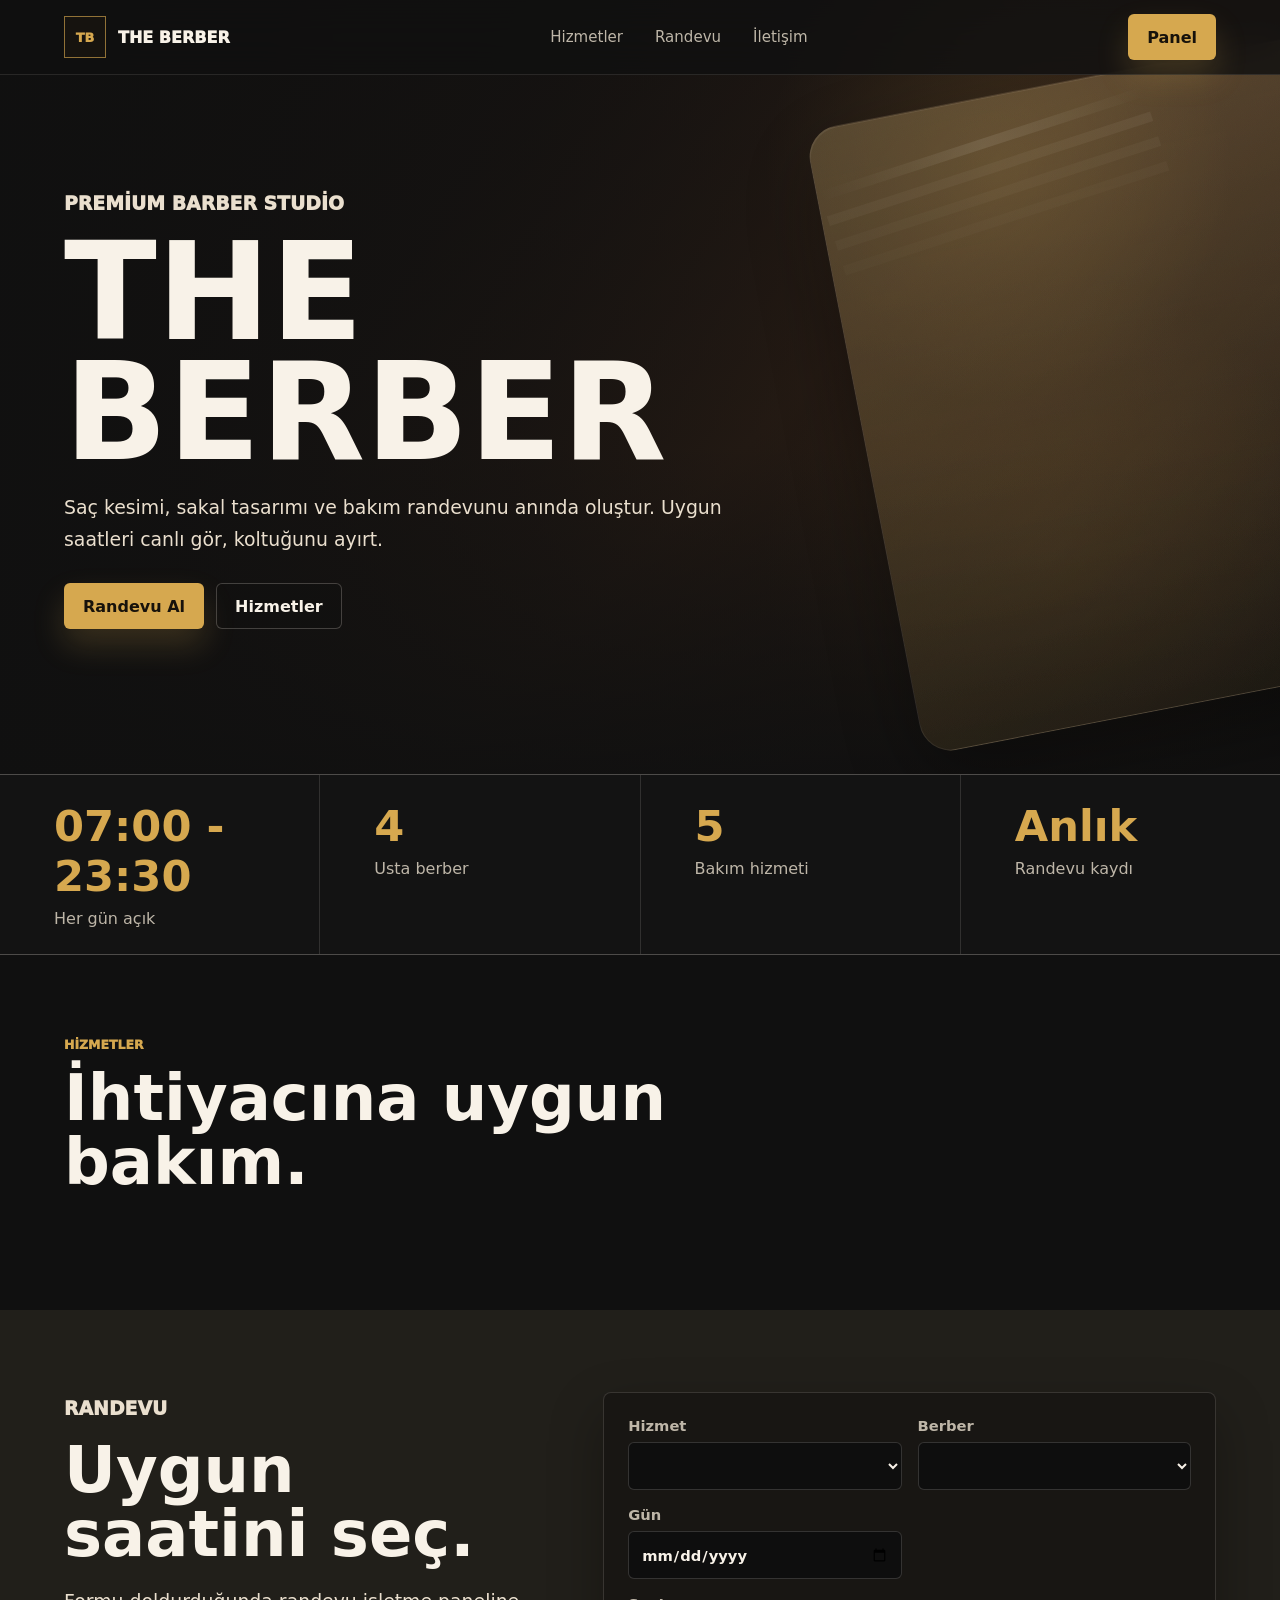
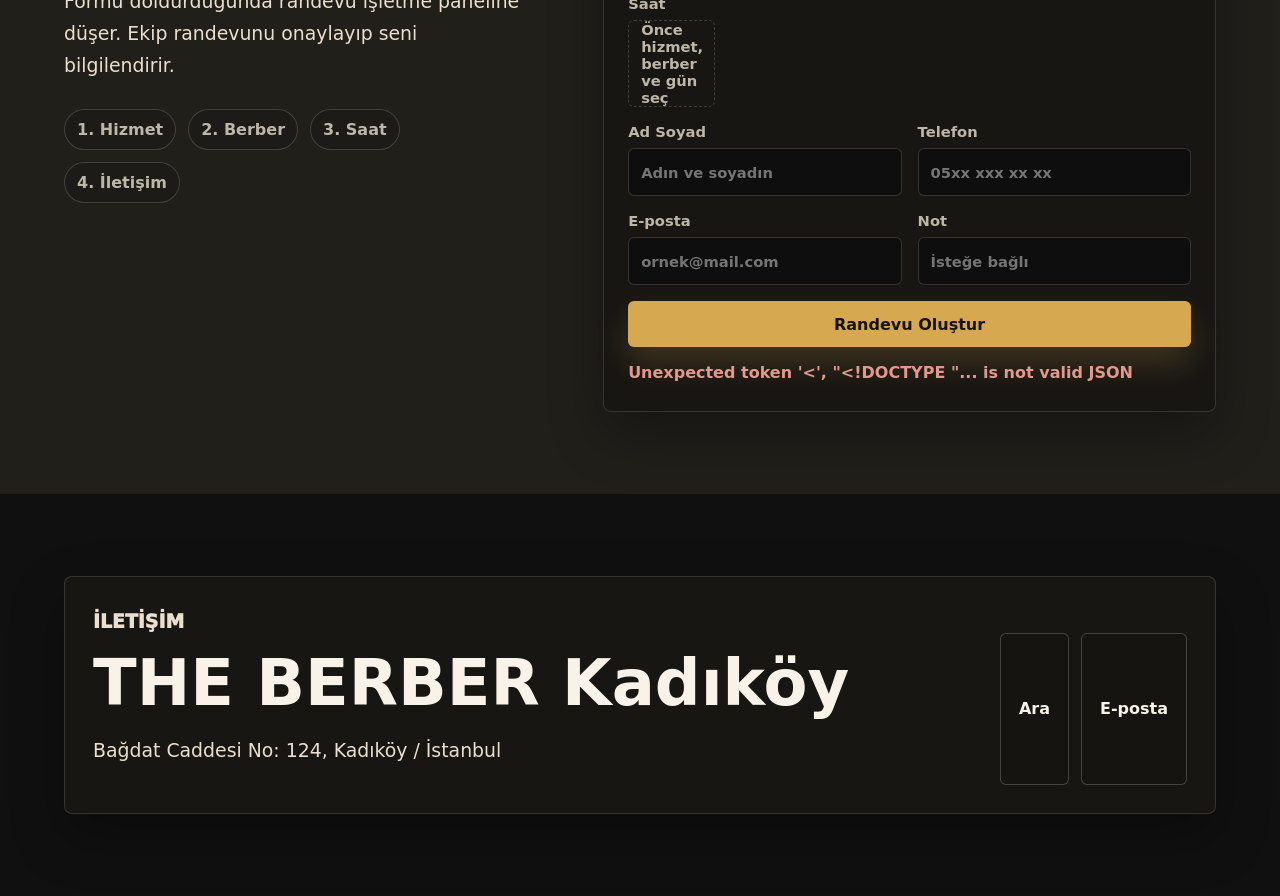
==== commit b1c44d28: "Render editable contact information" ====
--- a/public/index.html
+++ b/public/index.html
@@ -125,12 +125,12 @@
         <div class="contact-panel">
           <div>
             <p class="eyebrow">İletişim</p>
-            <h2>THE BERBER Kadıköy</h2>
-            <p>Bağdat Caddesi No: 124, Kadıköy / İstanbul</p>
+            <h2 id="contactTitle">THE BERBER Kadıköy</h2>
+            <p id="contactAddress">Bağdat Caddesi No: 124, Kadıköy / İstanbul</p>
           </div>
           <div class="contact-actions">
-            <a class="secondary-button" href="tel:+905551112233">Ara</a>
-            <a class="secondary-button" href="mailto:randevu@theberber.com">E-posta</a>
+            <a class="secondary-button" id="contactPhone" href="tel:+905551112233">Ara</a>
+            <a class="secondary-button" id="contactEmail" href="mailto:randevu@theberber.com">E-posta</a>
           </div>
         </div>
       </section>
--- a/public/styles.css
+++ b/public/styles.css
@@ -120,6 +120,11 @@
   min-height: 34px;
   padding: 0 10px;
   font-size: 0.86rem;
+}
+
+.danger-button {
+  border-color: rgba(226, 153, 141, 0.38);
+  color: var(--red);
 }
 
 .hero {
@@ -604,6 +609,60 @@
   opacity: 0.56;
 }
 
+.toast-container {
+  position: fixed;
+  top: 88px;
+  right: clamp(14px, 4vw, 32px);
+  z-index: 80;
+  display: grid;
+  gap: 10px;
+  width: min(360px, calc(100vw - 28px));
+}
+
+.booking-toast {
+  border: 1px solid rgba(214, 168, 79, 0.44);
+  border-radius: 8px;
+  padding: 14px 16px;
+  background: rgba(24, 22, 19, 0.96);
+  box-shadow: var(--shadow);
+  animation: toast-in 180ms ease-out;
+}
+
+.booking-toast strong,
+.booking-toast span,
+.booking-toast small {
+  display: block;
+}
+
+.booking-toast strong {
+  color: var(--gold);
+  font-size: 0.86rem;
+  text-transform: uppercase;
+}
+
+.booking-toast span {
+  margin-top: 6px;
+  color: var(--ink);
+  font-weight: 900;
+}
+
+.booking-toast small {
+  margin-top: 4px;
+  color: var(--muted);
+}
+
+@keyframes toast-in {
+  from {
+    opacity: 0;
+    transform: translateY(-8px);
+  }
+
+  to {
+    opacity: 1;
+    transform: translateY(0);
+  }
+}
+
 .customer-meta {
   display: flex;
   flex-wrap: wrap;
@@ -692,621 +751,3 @@
     flex-direction: column;
   }
 }
-:root {
-  --bg: #101010;
-  --panel: #181613;
-  --panel-2: #211f1a;
-  --ink: #f8f2e8;
-  --muted: #beb6a8;
-  --line: rgba(248, 242, 232, 0.14);
-  --gold: #d6a84f;
-  --gold-2: #b98a35;
-  --green: #9fd3aa;
-  --red: #e2998d;
-  --blue: #9fb9d3;
-  --shadow: 0 22px 54px rgba(0, 0, 0, 0.3);
-}
-
-* {
-  box-sizing: border-box;
-}
-
-html {
-  scroll-behavior: smooth;
-}
-
-body {
-  margin: 0;
-  background: var(--bg);
-  color: var(--ink);
-  font-family: Inter, ui-sans-serif, system-ui, -apple-system, BlinkMacSystemFont, "Segoe UI", sans-serif;
-}
-
-a {
-  color: inherit;
-  text-decoration: none;
-}
-
-button,
-input,
-select {
-  font: inherit;
-}
-
-.site-header {
-  position: fixed;
-  inset: 0 0 auto;
-  z-index: 20;
-  display: flex;
-  align-items: center;
-  justify-content: space-between;
-  gap: 18px;
-  min-height: 72px;
-  padding: 14px clamp(18px, 5vw, 64px);
-  border-bottom: 1px solid rgba(248, 242, 232, 0.1);
-  background: rgba(16, 16, 16, 0.82);
-  backdrop-filter: blur(18px);
-}
-
-.brand {
-  display: inline-flex;
-  align-items: center;
-  gap: 12px;
-  font-weight: 950;
-  letter-spacing: 0;
-  white-space: nowrap;
-}
-
-.brand-mark {
-  display: inline-grid;
-  place-items: center;
-  width: 42px;
-  height: 42px;
-  border: 1px solid rgba(214, 168, 79, 0.64);
-  color: var(--gold);
-  background: #16130f;
-  font-size: 0.8rem;
-  font-weight: 950;
-}
-
-.nav-links {
-  display: flex;
-  align-items: center;
-  gap: clamp(12px, 2.5vw, 34px);
-  color: var(--muted);
-  font-size: 0.94rem;
-}
-
-.nav-links a:hover {
-  color: var(--gold);
-}
-
-.header-action,
-.primary-button,
-.secondary-button,
-.small-button {
-  display: inline-flex;
-  align-items: center;
-  justify-content: center;
-  min-height: 46px;
-  border: 1px solid transparent;
-  border-radius: 6px;
-  padding: 0 18px;
-  font-weight: 850;
-  cursor: pointer;
-}
-
-.primary-button,
-.header-action {
-  background: var(--gold);
-  color: #17120b;
-  box-shadow: 0 16px 32px rgba(214, 168, 79, 0.2);
-}
-
-.secondary-button,
-.small-button {
-  background: rgba(16, 16, 16, 0.22);
-  border-color: rgba(248, 242, 232, 0.22);
-  color: var(--ink);
-}
-
-.small-button {
-  min-height: 34px;
-  padding: 0 10px;
-  font-size: 0.86rem;
-}
-
-.hero {
-  position: relative;
-  min-height: 86vh;
-  display: grid;
-  align-items: center;
-  padding: 114px clamp(18px, 5vw, 64px) 72px;
-  background:
-    radial-gradient(circle at 78% 22%, rgba(214, 168, 79, 0.24), transparent 20%),
-    radial-gradient(circle at 82% 72%, rgba(120, 84, 40, 0.32), transparent 24%),
-    linear-gradient(135deg, #120f0d 0%, #201712 32%, #3a2517 58%, #120f0d 100%);
-  overflow: hidden;
-}
-
-.hero-shade {
-  position: absolute;
-  inset: 0;
-  background:
-    linear-gradient(90deg, rgba(16, 16, 16, 0.96), rgba(16, 16, 16, 0.72) 42%, rgba(16, 16, 16, 0.2)),
-    linear-gradient(0deg, rgba(16, 16, 16, 0.88), transparent 42%);
-}
-
-.hero::after {
-  content: "";
-  position: absolute;
-  inset: auto -8% 8% auto;
-  width: min(42vw, 520px);
-  aspect-ratio: 0.82;
-  border-radius: 32px;
-  background:
-    linear-gradient(180deg, rgba(248, 242, 232, 0.08), rgba(248, 242, 232, 0)),
-    linear-gradient(145deg, rgba(214, 168, 79, 0.24), rgba(214, 168, 79, 0.04));
-  border: 1px solid rgba(248, 242, 232, 0.08);
-  box-shadow:
-    0 32px 80px rgba(0, 0, 0, 0.38),
-    inset 0 1px 0 rgba(248, 242, 232, 0.08);
-  transform: rotate(-11deg);
-  opacity: 0.94;
-}
-
-.hero::before {
-  content: "";
-  position: absolute;
-  inset: 18% 10% auto auto;
-  width: min(30vw, 340px);
-  height: 10px;
-  background: linear-gradient(90deg, transparent, rgba(248, 242, 232, 0.22), transparent);
-  box-shadow:
-    0 26px 0 rgba(248, 242, 232, 0.09),
-    0 52px 0 rgba(248, 242, 232, 0.06),
-    0 78px 0 rgba(248, 242, 232, 0.04);
-  transform: rotate(-18deg);
-}
-
-.hero-content {
-  position: relative;
-  width: min(680px, 100%);
-}
-
-.eyebrow {
-  margin: 0 0 14px;
-  color: var(--gold);
-  font-size: 0.78rem;
-  font-weight: 950;
-  letter-spacing: 0;
-  text-transform: uppercase;
-}
-
-h1,
-h2,
-h3,
-p {
-  overflow-wrap: anywhere;
-}
-
-h1 {
-  margin: 0;
-  max-width: 11ch;
-  font-size: clamp(3.4rem, 13vw, 8.5rem);
-  line-height: 0.88;
-  letter-spacing: 0;
-}
-
-.panel-hero h1 {
-  max-width: 900px;
-  font-size: clamp(2.2rem, 7vw, 5.3rem);
-}
-
-.hero p,
-.panel-hero p,
-.booking-copy p,
-.contact-panel p {
-  color: #eadfce;
-  font-size: clamp(1rem, 2vw, 1.18rem);
-  line-height: 1.7;
-}
-
-.hero-actions,
-.booking-steps,
-.contact-actions {
-  display: flex;
-  flex-wrap: wrap;
-  gap: 12px;
-  margin-top: 28px;
-}
-
-.metric-band {
-  display: grid;
-  grid-template-columns: repeat(4, 1fr);
-  gap: 1px;
-  background: var(--line);
-  border-top: 1px solid var(--line);
-  border-bottom: 1px solid var(--line);
-}
-
-.metric-band div {
-  min-height: 120px;
-  padding: 26px clamp(18px, 5vw, 54px);
-  background: #131313;
-}
-
-.metric-band strong {
-  display: block;
-  color: var(--gold);
-  font-size: clamp(1.45rem, 4vw, 2.7rem);
-}
-
-.metric-band span {
-  display: block;
-  margin-top: 8px;
-  color: var(--muted);
-}
-
-.section,
-.booking-section,
-.admin-main,
-.admin-section {
-  padding: 82px clamp(18px, 5vw, 64px);
-}
-
-.section-heading {
-  max-width: 760px;
-  margin-bottom: 34px;
-}
-
-.section-heading h2,
-.booking-copy h2,
-.contact-panel h2 {
-  margin: 0;
-  font-size: clamp(2rem, 5vw, 4.2rem);
-  line-height: 1;
-  letter-spacing: 0;
-}
-
-.service-grid {
-  display: grid;
-  grid-template-columns: repeat(5, minmax(0, 1fr));
-  gap: 14px;
-}
-
-.service-card,
-.booking-form,
-.contact-panel,
-.pin-box,
-.dashboard-card,
-.table-wrap,
-.customer-card {
-  border: 1px solid var(--line);
-  border-radius: 8px;
-  background: var(--panel);
-  box-shadow: var(--shadow);
-}
-
-.service-card {
-  min-height: 240px;
-  display: flex;
-  flex-direction: column;
-  justify-content: space-between;
-  padding: 20px;
-}
-
-.service-card small {
-  color: var(--gold);
-  font-weight: 950;
-}
-
-.service-card h3 {
-  margin: 18px 0 8px;
-}
-
-.service-card p,
-.customer-card p {
-  color: var(--muted);
-  line-height: 1.55;
-}
-
-.service-card strong {
-  color: var(--ink);
-  font-size: 1.35rem;
-}
-
-.booking-section {
-  display: grid;
-  grid-template-columns: minmax(0, 0.86fr) minmax(340px, 1.14fr);
-  gap: clamp(28px, 6vw, 90px);
-  align-items: start;
-  background: var(--panel-2);
-}
-
-.booking-steps span {
-  border: 1px solid rgba(248, 242, 232, 0.18);
-  border-radius: 999px;
-  padding: 10px 12px;
-  color: var(--muted);
-  background: rgba(16, 16, 16, 0.22);
-  font-weight: 800;
-}
-
-.booking-form {
-  display: grid;
-  grid-template-columns: repeat(2, minmax(0, 1fr));
-  gap: 16px;
-  padding: 24px;
-}
-
-label {
-  display: grid;
-  gap: 8px;
-  color: var(--muted);
-  font-size: 0.92rem;
-  font-weight: 850;
-}
-
-input,
-select {
-  width: 100%;
-  min-height: 48px;
-  border: 1px solid rgba(248, 242, 232, 0.16);
-  border-radius: 6px;
-  background: #0e0e0e;
-  color: var(--ink);
-  padding: 0 12px;
-  outline: none;
-}
-
-input:focus,
-select:focus {
-  border-color: var(--gold);
-  box-shadow: 0 0 0 3px rgba(214, 168, 79, 0.16);
-}
-
-.full-width,
-.form-message {
-  grid-column: 1 / -1;
-}
-
-.form-message {
-  min-height: 24px;
-  margin: 0;
-  color: var(--green);
-  font-weight: 850;
-}
-
-.form-message.error {
-  color: var(--red);
-}
-
-.contact-panel {
-  display: flex;
-  justify-content: space-between;
-  gap: 24px;
-  padding: 28px;
-}
-
-.admin-main {
-  padding-top: 118px;
-}
-
-.admin-body {
-  background: #12110f;
-}
-
-.panel-hero {
-  display: grid;
-  grid-template-columns: minmax(0, 1fr) minmax(280px, 380px);
-  gap: 28px;
-  align-items: end;
-}
-
-.pin-box {
-  display: grid;
-  gap: 14px;
-  padding: 20px;
-}
-
-.dashboard-grid {
-  display: grid;
-  grid-template-columns: repeat(4, minmax(0, 1fr));
-  gap: 14px;
-  margin-top: 38px;
-}
-
-.dashboard-card {
-  padding: 18px;
-}
-
-.dashboard-card strong {
-  display: block;
-  color: var(--gold);
-  font-size: 2.4rem;
-  line-height: 1;
-}
-
-.dashboard-card span {
-  display: block;
-  margin-top: 8px;
-  color: var(--muted);
-}
-
-.admin-section {
-  padding-top: 54px;
-}
-
-.toolbar {
-  display: grid;
-  grid-template-columns: minmax(220px, 1fr) 180px 180px auto;
-  gap: 12px;
-  margin-bottom: 14px;
-}
-
-.toolbar:has(#customerSearch) {
-  grid-template-columns: minmax(220px, 1fr) auto;
-}
-
-.table-wrap {
-  overflow-x: auto;
-}
-
-table {
-  width: 100%;
-  border-collapse: collapse;
-  min-width: 920px;
-}
-
-th,
-td {
-  padding: 14px;
-  border-bottom: 1px solid var(--line);
-  text-align: left;
-  vertical-align: middle;
-}
-
-th {
-  color: var(--gold);
-  font-size: 0.8rem;
-  text-transform: uppercase;
-}
-
-td {
-  color: #eee6d9;
-}
-
-.status {
-  display: inline-flex;
-  align-items: center;
-  min-height: 30px;
-  border-radius: 999px;
-  padding: 0 10px;
-  font-size: 0.82rem;
-  font-weight: 900;
-}
-
-.status.pending {
-  background: rgba(214, 168, 79, 0.16);
-  color: var(--gold);
-}
-
-.status.confirmed {
-  background: rgba(159, 185, 211, 0.16);
-  color: var(--blue);
-}
-
-.status.completed {
-  background: rgba(159, 211, 170, 0.16);
-  color: var(--green);
-}
-
-.status.cancelled,
-.status.no_show {
-  background: rgba(226, 153, 141, 0.16);
-  color: var(--red);
-}
-
-.action-row {
-  display: flex;
-  flex-wrap: wrap;
-  gap: 8px;
-}
-
-.customer-grid {
-  display: grid;
-  grid-template-columns: repeat(3, minmax(0, 1fr));
-  gap: 14px;
-}
-
-.customer-card {
-  padding: 18px;
-}
-
-.customer-card h3 {
-  margin: 0 0 8px;
-}
-
-.customer-meta {
-  display: flex;
-  flex-wrap: wrap;
-  gap: 8px;
-  margin-top: 14px;
-}
-
-.customer-meta span {
-  border: 1px solid var(--line);
-  border-radius: 999px;
-  padding: 8px 10px;
-  color: var(--muted);
-  font-size: 0.85rem;
-}
-
-@media (max-width: 1100px) {
-  .service-grid {
-    grid-template-columns: repeat(3, minmax(0, 1fr));
-  }
-
-  .dashboard-grid,
-  .metric-band {
-    grid-template-columns: repeat(2, minmax(0, 1fr));
-  }
-
-  .booking-section,
-  .panel-hero {
-    grid-template-columns: 1fr;
-  }
-
-  .customer-grid {
-    grid-template-columns: repeat(2, minmax(0, 1fr));
-  }
-}
-
-@media (max-width: 720px) {
-  .nav-links {
-    display: none;
-  }
-
-  .site-header {
-    min-height: 66px;
-  }
-
-  .brand span:last-child {
-    max-width: 132px;
-  }
-
-  .header-action {
-    min-height: 42px;
-    padding: 0 12px;
-  }
-
-  .hero {
-    min-height: 84vh;
-    padding-top: 100px;
-  }
-
-  .hero::after {
-    width: min(58vw, 320px);
-    inset: auto -10% 12% auto;
-  }
-
-  .hero-actions a,
-  .contact-actions a {
-    width: 100%;
-  }
-
-  .metric-band,
-  .service-grid,
-  .booking-form,
-  .dashboard-grid,
-  .toolbar,
-  .toolbar:has(#customerSearch),
-  .customer-grid {
-    grid-template-columns: 1fr;
-  }
-
-  .contact-panel {
-    flex-direction: column;
-  }
-}
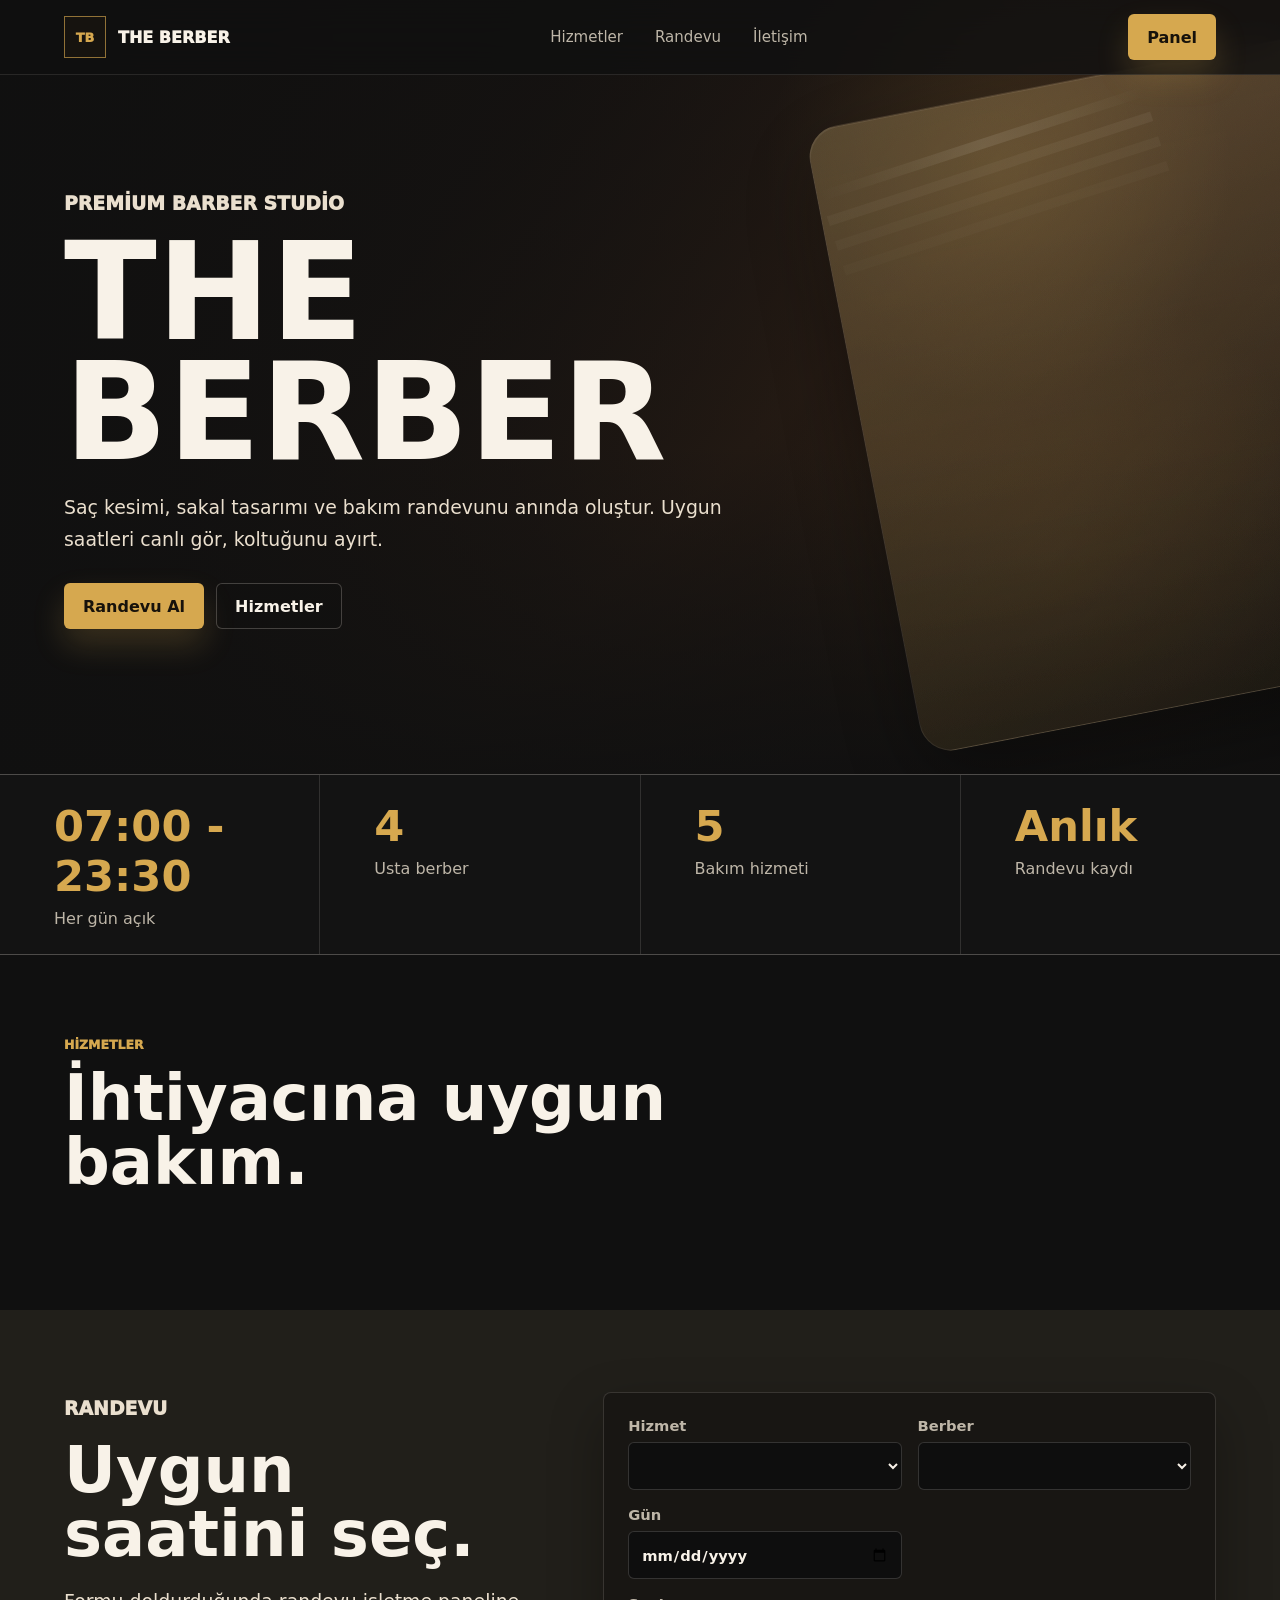
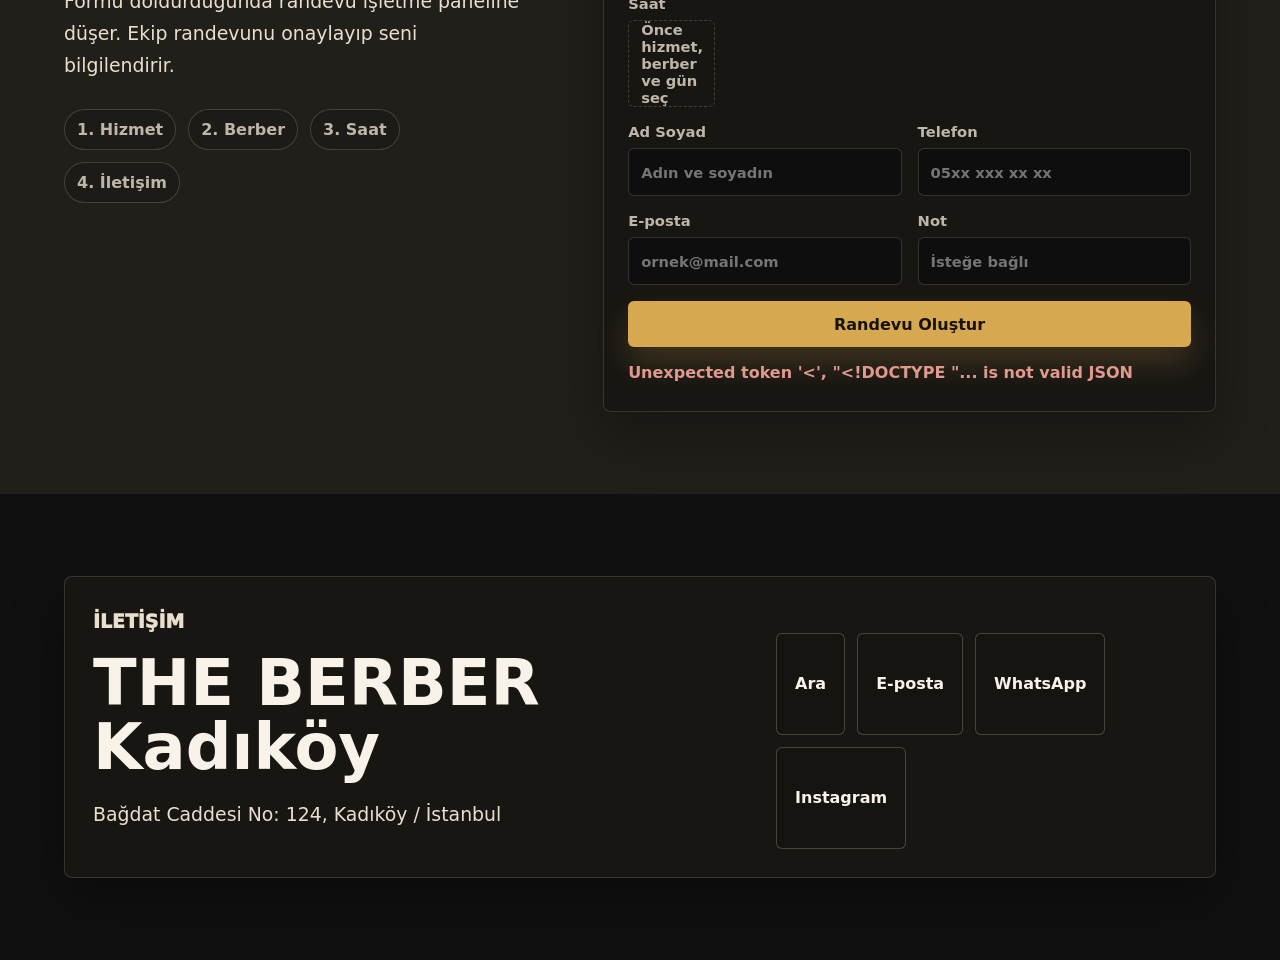
==== commit 087f4d1a: "Add WhatsApp and Instagram buttons" ====
--- a/public/index.html
+++ b/public/index.html
@@ -131,6 +131,8 @@
           <div class="contact-actions">
             <a class="secondary-button" id="contactPhone" href="tel:+905551112233">Ara</a>
             <a class="secondary-button" id="contactEmail" href="mailto:randevu@theberber.com">E-posta</a>
+            <a class="secondary-button" id="contactWhatsApp" href="https://wa.me/905551112233" target="_blank" rel="noreferrer">WhatsApp</a>
+            <a class="secondary-button" id="contactInstagram" href="https://www.instagram.com/theberber" target="_blank" rel="noreferrer">Instagram</a>
           </div>
         </div>
       </section>
--- a/public/styles.css
+++ b/public/styles.css
@@ -575,21 +575,45 @@
   margin: 0 0 8px;
 }
 
-.barber-form {
-  display: grid;
-  grid-template-columns: minmax(180px, 1fr) minmax(180px, 1fr) auto;
+.barber-form,
+.service-admin-form,
+.contact-form {
+  display: grid;
   gap: 12px;
   align-items: end;
   margin-bottom: 14px;
 }
 
+.barber-form {
+  grid-template-columns: minmax(180px, 1fr) minmax(180px, 1fr) auto;
+}
+
+.service-admin-form {
+  grid-template-columns: minmax(180px, 1fr) 120px 120px auto auto;
+}
+
+.contact-form {
+  grid-template-columns: repeat(2, minmax(180px, 1fr));
+}
+
+.contact-form .primary-button {
+  grid-column: 1 / -1;
+}
+
 .barber-grid {
   display: grid;
   grid-template-columns: repeat(4, minmax(0, 1fr));
   gap: 14px;
 }
 
-.barber-card {
+.service-admin-grid {
+  display: grid;
+  grid-template-columns: repeat(4, minmax(0, 1fr));
+  gap: 14px;
+}
+
+.barber-card,
+.service-admin-card {
   display: flex;
   min-height: 164px;
   flex-direction: column;
@@ -600,9 +624,14 @@
   box-shadow: var(--shadow);
 }
 
-.barber-card p {
+.barber-card p,
+.service-admin-card p {
   color: var(--muted);
   line-height: 1.55;
+}
+
+.service-admin-card h3 {
+  margin: 0 0 8px;
 }
 
 .barber-card.inactive {
@@ -700,6 +729,10 @@
   .barber-grid {
     grid-template-columns: repeat(2, minmax(0, 1fr));
   }
+
+  .service-admin-grid {
+    grid-template-columns: repeat(2, minmax(0, 1fr));
+  }
 }
 
 @media (max-width: 720px) {
@@ -742,7 +775,10 @@
   .toolbar,
   .toolbar:has(#customerSearch),
   .barber-form,
+  .service-admin-form,
+  .contact-form,
   .barber-grid,
+  .service-admin-grid,
   .customer-grid {
     grid-template-columns: 1fr;
   }
